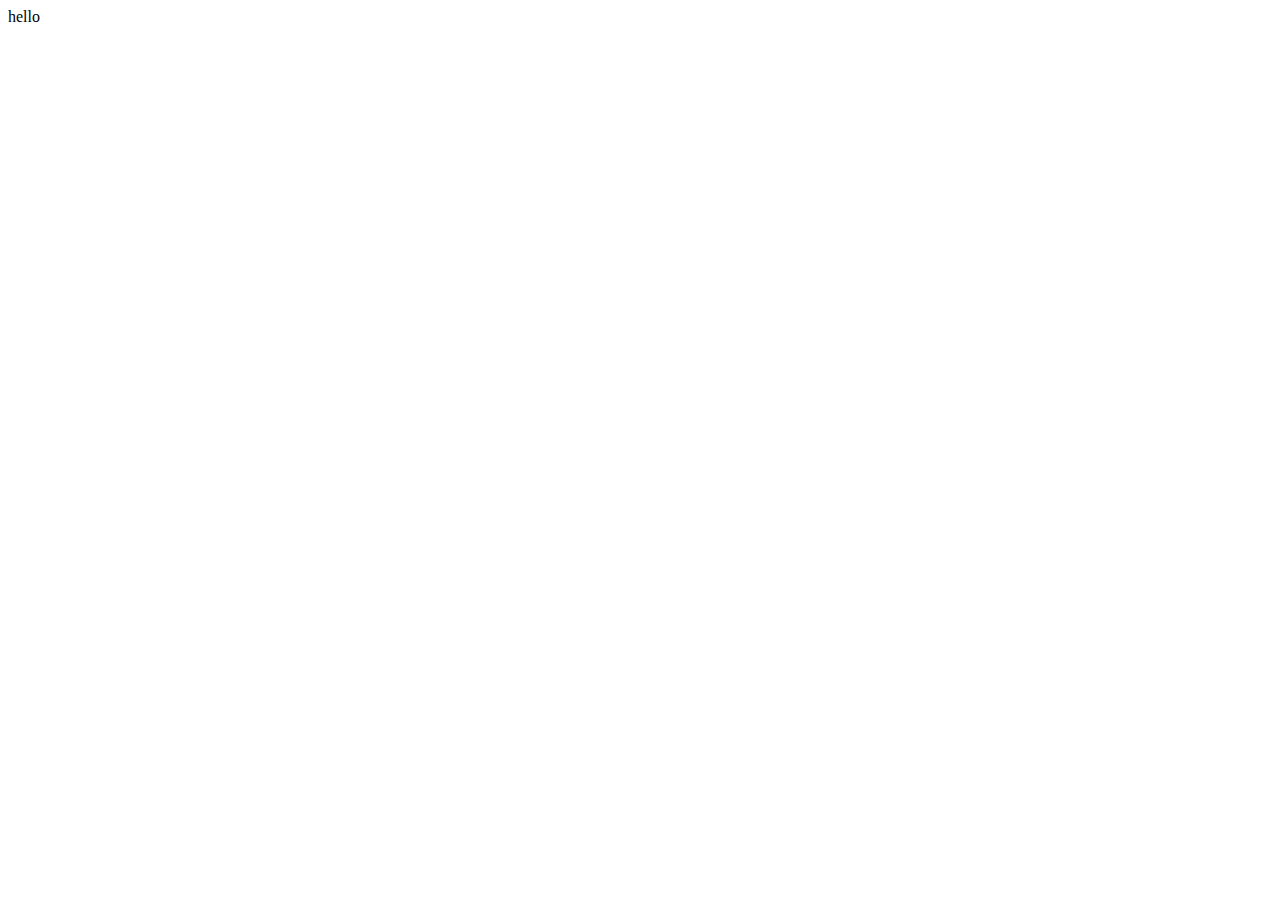
==== index.html @ e1bcc110 "adding first files" ====
<!doctype html>
<html>
    <head>
        <link rel="stylesheet" href="styles.css">
        <title>My Title</title>
    </head>
    <body>
        <div id="main">
            <div id="navbar"></div>
            <div id="content">
                hello
            </div>
        </div>
    </body>
</html>
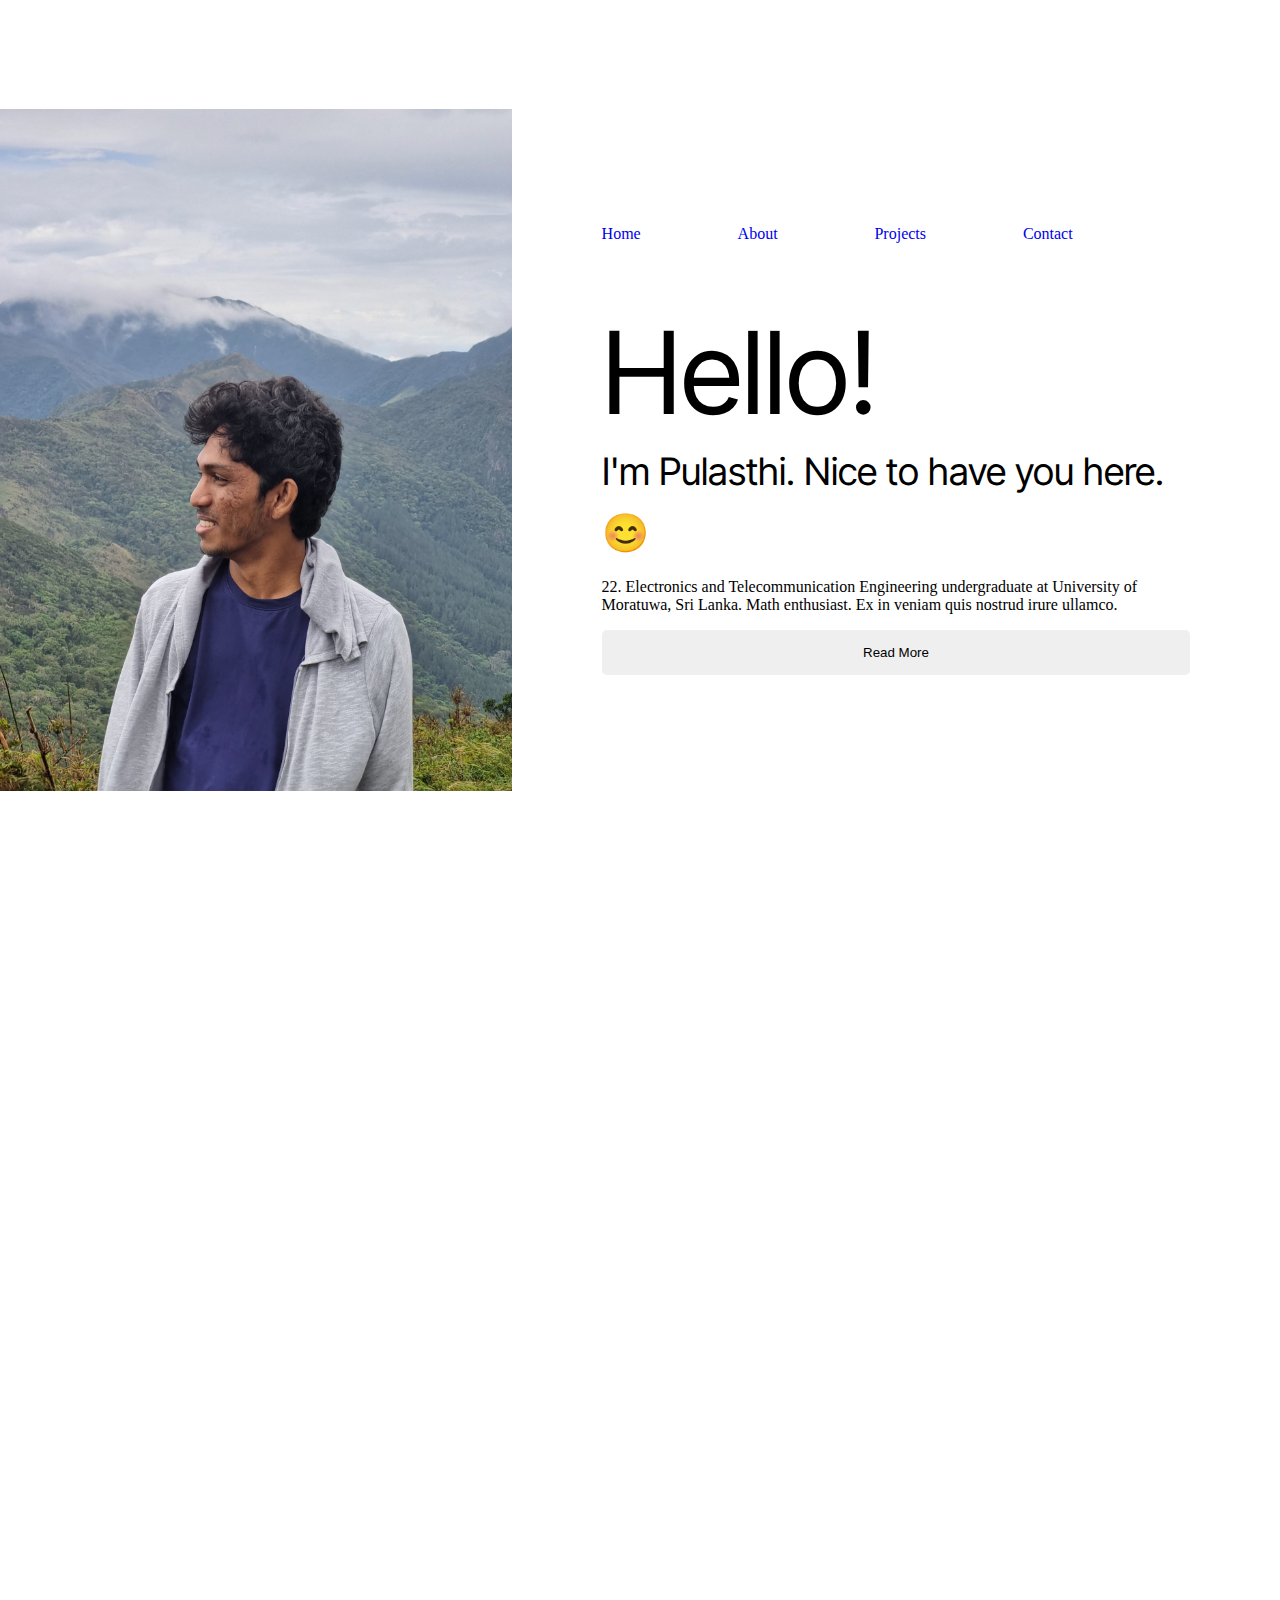
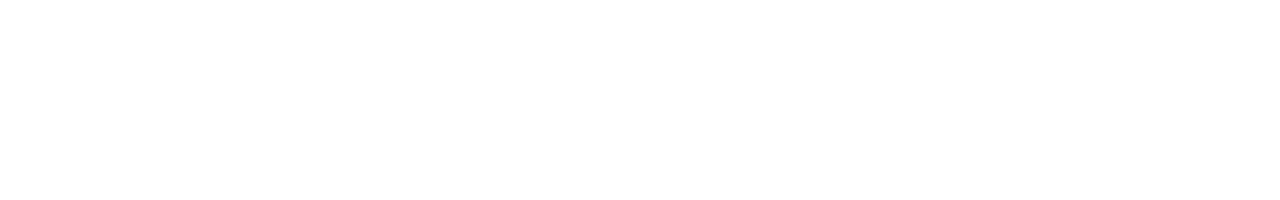
==== commit 4a89fee3: "changed pic and structure. homepg version 2" ====
--- a/index.html
+++ b/index.html
@@ -2,14 +2,41 @@
 <html>
     <head>
         <link rel="stylesheet" href="styles.css">
+        <link rel="preconnect" href="https://fonts.googleapis.com">
+        <link rel="preconnect" href="https://fonts.gstatic.com" crossorigin>
+        <link href="https://fonts.googleapis.com/css2?family=Inter+Tight:ital,wght@0,100..900;1,100..900&display=swap" rel="stylesheet">
         <title>My Title</title>
     </head>
     <body>
         <div id="main">
-            <div id="navbar"></div>
-            <div id="content">
-                hello
+            <img src="/images/me4.jpeg">
+            <div id="container">
+                <div id="navbar">
+                    <ul>
+                        <a href="#"><li>Home</li></a>
+                        <a href="#"><li>About</li></a>
+                        <a href="#"><li>Projects</li></a>
+                        <a href="#"><li>Contact</li></a>
+                    </ul>
+                </div>
+                <div id="content">
+                    <span id="greet">
+                        Hello!
+                    </span>
+                    <span id="greet_sub">
+                        I'm Pulasthi. Nice to have you here. 😊
+                    </span>
+                    <p id="intro_para">
+                        22. Electronics and Telecommunication Engineering undergraduate at
+                        University of Moratuwa, Sri Lanka.  Math enthusiast. Ex in veniam quis
+                        nostrud irure ullamco.
+                    </p>
+                    <button>Read More</button>
+                </div>
             </div>
+        </div>
+        <div id="section2">
+
         </div>
     </body>
 </html>--- a/styles.css
+++ b/styles.css
@@ -0,0 +1,85 @@
+body {
+    margin: 0;
+    font-family: Roboto;
+    overflow-x: hidden;
+}
+
+#main {
+    width: 100vw;
+    height: 100vh;
+    display: flex;
+    flex-direction: row;
+    align-items: center;
+    overflow: hidden;
+}
+
+#main img {
+    object-fit: cover;
+    width: 40vw;
+}
+
+#container {
+    display: flex;
+    flex-direction: column;
+    align-items: stretch;
+    justify-content: space-between;
+    padding: 0 7vw 0 7vw;
+    height: 50vh;
+}
+
+#navbar {
+    display: flex;
+}
+
+#navbar ul {
+    width: 80%;
+    display: flex;
+    justify-content: space-between;
+    flex-direction: row;
+    list-style-type: none;
+    margin: 0;
+    padding: 0;
+}
+
+#navbar ul li {
+    display: inline-block;
+}
+
+#content {
+    display: flex;
+    flex-direction: column;
+    justify-content: center;
+}
+
+/* #content::before {
+    content: '';
+    position: absolute;
+    width: 0px;
+    border-left: 50px solid transparent;
+    border-top: 50px solid green;
+    border-top-style: inset;
+} */
+
+#content #greet {
+    font-size: 12.7vh;
+    font-family: "Inter Tight";
+    line-height: 120%;
+}
+
+#content #greet_sub {
+    font-size: 4.2vh;
+    font-family: "Inter Tight";
+    line-height: 160%;
+}
+
+#content button {
+    height: 5vh;
+    padding: 10px;
+    border: none;
+    border-radius: 5px;
+}
+
+#section2 {
+    width: 100vw;
+    height: 100vh;
+}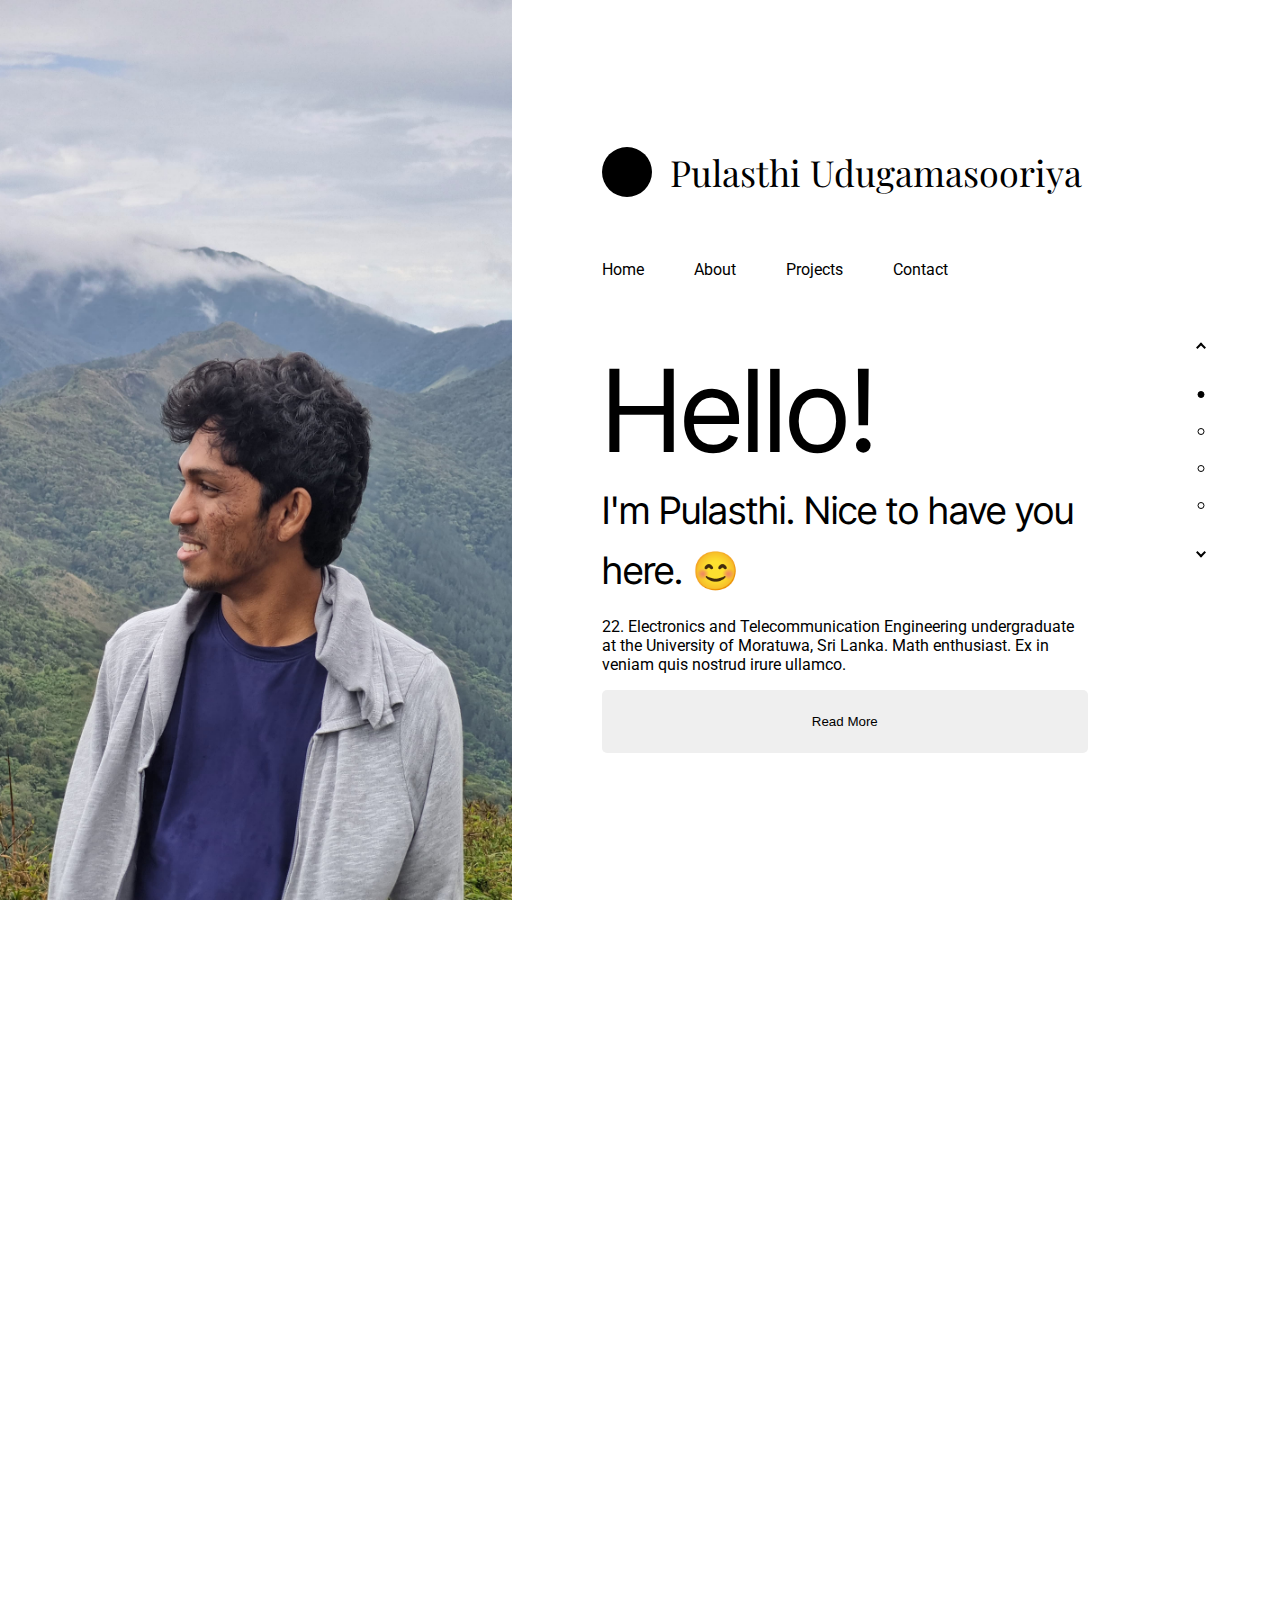
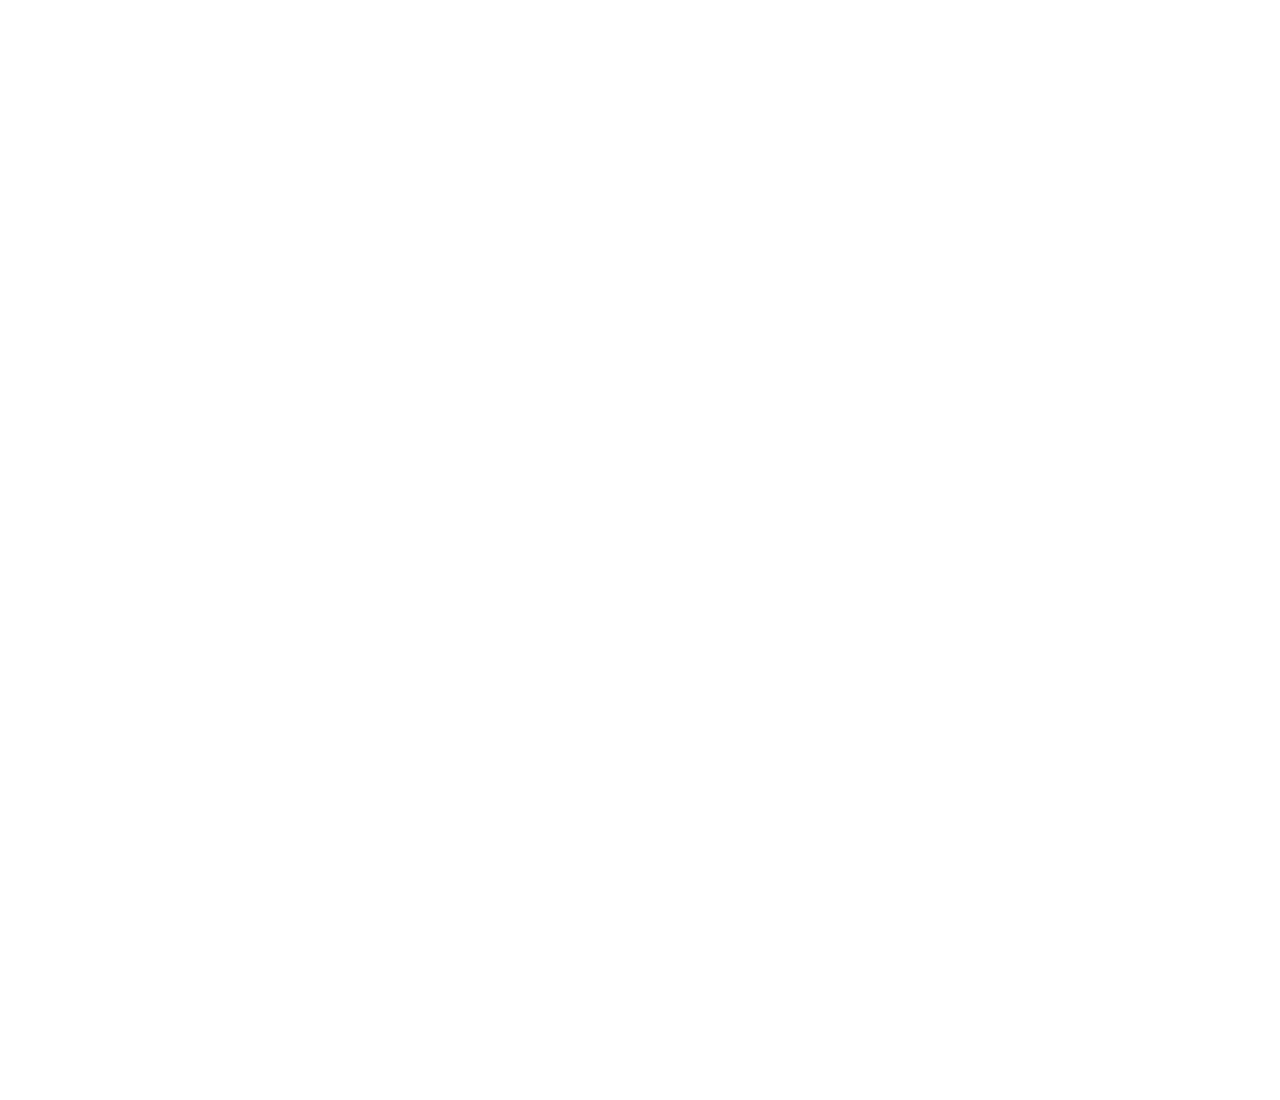
==== commit 14487798: "Made the scroll dots work. Would like to animate them sometime." ====
--- a/index.html
+++ b/index.html
@@ -5,38 +5,140 @@
         <link rel="preconnect" href="https://fonts.googleapis.com">
         <link rel="preconnect" href="https://fonts.gstatic.com" crossorigin>
         <link href="https://fonts.googleapis.com/css2?family=Inter+Tight:ital,wght@0,100..900;1,100..900&display=swap" rel="stylesheet">
-        <title>My Title</title>
+        <link href="https://fonts.googleapis.com/css2?family=Playfair+Display:ital,wght@0,400..900;1,400..900&display=swap" rel="stylesheet">
+        <link href="https://fonts.googleapis.com/css2?family=Roboto:ital,wght@0,100;0,300;0,400;0,500;0,700;0,900;1,100;1,300;1,400;1,500;1,700;1,900&display=swap" rel="stylesheet">
+        
+        <title>Pulasthi Udugamasooriya</title>
     </head>
-    <body>
-        <div id="main">
-            <img src="/images/me4.jpeg">
-            <div id="container">
-                <div id="navbar">
-                    <ul>
-                        <a href="#"><li>Home</li></a>
-                        <a href="#"><li>About</li></a>
-                        <a href="#"><li>Projects</li></a>
-                        <a href="#"><li>Contact</li></a>
-                    </ul>
+    <body>        
+        <div class="flex-col vcenter hcenter" id="scrollbar">
+            <div class="arrow up"></div>
+            <div class="scrollitem selected"></div>
+            <div class="scrollitem"></div>
+            <div class="scrollitem"></div>
+            <div class="scrollitem"></div>
+            <div class="arrow down"></div>
+        </div>
+
+        <div class="flex-col hcenter" id="pages">
+            <div class="section flex-row vcenter" id="home">
+            <img src="images/me4.jpeg">
+            <div class="flex-col vcenter" id="container">
+                <div class="flex-row vcenter" id="logo">
+                    <div></div>
+                    <span>Pulasthi Udugamasooriya</span>
                 </div>
-                <div id="content">
-                    <span id="greet">
-                        Hello!
-                    </span>
-                    <span id="greet_sub">
-                        I'm Pulasthi. Nice to have you here. 😊
-                    </span>
-                    <p id="intro_para">
-                        22. Electronics and Telecommunication Engineering undergraduate at
-                        University of Moratuwa, Sri Lanka.  Math enthusiast. Ex in veniam quis
-                        nostrud irure ullamco.
-                    </p>
-                    <button>Read More</button>
+
+                <div class="flex-col vcenter">
+                    <div id="navbar">
+                        <ul>
+                            <a href="#"><li>Home</li></a>
+                            <a href="#"><li>About</li></a>
+                            <a href="#"><li>Projects</li></a>
+                            <a href="#"><li>Contact</li></a>
+                        </ul>
+                    </div>
+
+                    <div class="flex-col vcenter">
+                        <span id="greet">
+                            Hello!
+                        </span>
+                        <span id="greet_sub">
+                            I'm Pulasthi. Nice to have you here. 😊
+                        </span>
+                        <p id="intro_para">
+                            22. Electronics and Telecommunication Engineering undergraduate at the
+                            University of Moratuwa, Sri Lanka.  Math enthusiast. Ex in veniam quis
+                            nostrud irure ullamco.
+                        </p>
+                        <button id="mainBtn">Read More</button>
+                        <div id="follow">
+                            <span>Follow me:</span>
+                            <img src="images/linkedin.png">
+                            <img src="images/facebook.png">
+                            <img src="images/instagram.png">
+                            <img src="images/discord.png">
+                        </div>
+                    </div>
+                </div>
+            </div>
+            </div>
+
+            <div class="section flex-row vcenter" id="about">
+                <img src="images/me3.jpeg">
+                <div id="sec2Cont">
+                    <span>About Me</span>
+                    <div id="sec2Text">
+                        <p>
+                            Ut et ex aliqua ipsum ullamco cillum esse exercitation culpa. Laborum
+                            id deserunt reprehenderit irure non dolor. Eu excepteur in magna
+                            excepteur laboris ullamco esse do sint cillum voluptate. In velit eu
+                            dolor eiusmod cillum aliquip aute nisi labore aliqua culpa enim
+                            voluptate nisi. Lorem labore mollit proident id. Consequat enim esse
+                            qui aliquip voluptate quis culpa incididunt reprehenderit occaecat
+                            officia dolor. Voluptate do et anim excepteur commodo dolor.
+                        </p>
+                        <p>
+                            Esse amet commodo laborum enim culpa mollit aute aliquip laboris anim
+                            nostrud sint esse. Pariatur esse dolore laborum nulla labore nisi elit
+                            sint qui id reprehenderit laboris sint ad. Id cillum sunt nisi voluptate
+                            nisi aliqua voluptate. Exercitation aliqua nostrud elit laborum enim
+                            labore. Ullamco occaecat nulla laborum fugiat qui. Ut proident officia
+                            enim sint ex aute dolore ut aute anim quis Lorem.
+                        </p>
+                    </div>
+                    <button>Click me</button>
+                </div>
+            </div>
+
+            <div class="section flex-col vcenter hcenter" id="work">
+                <!-- so the structures are messy. find a good ish like structure and them use it consistently throughout the sections -->
+                <div class="flex-col vcenter">
+                    <div class="flex-row vcenter" id="work_title">
+                        <h1>My Work</h1>
+                    </div>
+                    <div class="flex-row vcenter" id="work_content">
+                        <img src="https://64.media.tumblr.com/7cb8cb9719450c4a3e544dc72066186c/tumblr_oh7qvecimq1qdim8eo1_540.gif" id="work_content_pic">
+                        <div class="flex-col vcenter" id="work_content_container">
+                            <span id="work_content_container_title">Vector Field Particle Animator</span>
+                            <div class="flex-row vcenter" id="work_content_container_subtitle">
+                                July, 2023
+                                <img src="images/html.png">
+                                <img src="images/js.png">
+                            </div><!-- get consistent icons. -->
+                            <p id="work_content_container_paragraph">
+                                A way to visualize time-dependent vector fields, and an approximate
+                                trajectory of a particle moving in the field, using the HTML5 Canvas element.
+                                The user can enter any function describing a 2D time-dependent vector field and a visualization
+                                is generated.
+                            </p>
+                            <button class="flex-row vcenter hcenter">
+                                More
+                                <div></div>
+                            </button>
+                        </div>
+                    </div>
+                    <div class="flex-row vcenter" id="work_scroll">
+                        <span class="flex-row vcenter scrollitem selected">1</span>
+                        <span class="flex-row vcenter scrollitem">2</span>
+                        <span class="flex-row vcenter scrollitem">3</span>
+                        <span class="flex-row vcenter scrollitem">4</span>
+                        <span class="flex-row vcenter scrollitem" id="work_scroll_more">see more</span>
+                    </div>
                 </div>
             </div>
         </div>
-        <div id="section2">
+    </body>
+    <script src="scripts.js"></script>
+</html>
 
-        </div>
-    </body>
-</html>+<!--
+<a href="https://www.flaticon.com/free-icons/facebook" title="facebook icons">Facebook icons created by Freepik - Flaticon</a>
+<a href="https://www.flaticon.com/free-icons/brands-and-logotypes" title="brands and logotypes icons">Brands and logotypes icons created by Freepik - Flaticon</a>
+<a href="https://www.flaticon.com/free-icons/discord" title="discord icons">Discord icons created by Freepik - Flaticon</a>
+linkedin icon one find.
+
+<a href="https://www.flaticon.com/free-icons/html" title="html icons">Html icons created by Freepik - Flaticon</a>
+<a href="https://www.flaticon.com/free-icons/javascript" title="javascript icons">Javascript icons created by Freepik - Flaticon</a>
+<a href="https://www.flaticon.com/free-icons/css" title="css icons">Css icons created by Pixel perfect - Flaticon</a>
+-->
--- a/styles.css
+++ b/styles.css
@@ -1,40 +1,108 @@
+* {
+    box-sizing: border-box;
+}
+
 body {
     margin: 0;
     font-family: Roboto;
     overflow-x: hidden;
 }
 
-#main {
-    width: 100vw;
+#pages {
+    left: 0;
+    width: 85vw;
+    height: 300vh;
+}
+
+.section {
+    position: fixed;
+    width: 85vw;
     height: 100vh;
+    background-color: white;
+    animation-fill-mode: forwards;
+    animation-timing-function: ease-in-out;
+    animation-duration: 0.5s;
+}
+
+.flex-row {
     display: flex;
     flex-direction: row;
+}
+
+.flex-row.vcenter {
     align-items: center;
-    overflow: hidden;
-}
-
-#main img {
+}
+
+.flex-row.hcenter {
+    justify-content: center;
+}
+
+.flex-col {
+    display: flex;
+    flex-direction: column;
+}
+
+.flex-col.vcenter {
+    justify-content: center;
+}
+
+.flex-col.hcenter {
+    align-items: center;
+}
+
+#home {
+    z-index: 10;
+}
+
+@keyframes moveUp {
+    from {transform: translateY(0);}
+    to {transform: translateY(-100%);}
+}
+
+@keyframes moveDown {
+    from {transform: translateY(-100%);}
+    to {transform: translateY(0);}
+}
+
+#home img {
+    display: flex;
     object-fit: cover;
     width: 40vw;
+    height: 100vh;
 }
 
 #container {
-    display: flex;
-    flex-direction: column;
-    align-items: stretch;
-    justify-content: space-between;
-    padding: 0 7vw 0 7vw;
-    height: 50vh;
+    height: 100vh;
+    width: 45vw;
+    padding-left: 7vw;
+}
+
+#logo {
+    margin-bottom: 7vh;
+}
+
+#logo div {
+    width: 50px;
+    height: 50px;
+    background-color: black;
+    border-radius: 100%;
+}
+
+#logo span {
+    margin-left: 2vh;
+    font-size: 4vh;
+    font-family: "Playfair Display";
 }
 
 #navbar {
     display: flex;
+    margin-bottom: 7vh;
 }
 
 #navbar ul {
-    width: 80%;
-    display: flex;
-    justify-content: space-between;
+    width: 100%;
+    display: flex;
+    justify-content: flex-start;
     flex-direction: row;
     list-style-type: none;
     margin: 0;
@@ -43,43 +111,251 @@
 
 #navbar ul li {
     display: inline-block;
-}
-
-#content {
-    display: flex;
-    flex-direction: column;
-    justify-content: center;
-}
-
-/* #content::before {
-    content: '';
-    position: absolute;
-    width: 0px;
-    border-left: 50px solid transparent;
-    border-top: 50px solid green;
-    border-top-style: inset;
-} */
-
-#content #greet {
+    margin-right: 50px;
+}
+
+#navbar a {
+    color: black;
+}
+
+#greet {
     font-size: 12.7vh;
     font-family: "Inter Tight";
     line-height: 120%;
 }
 
-#content #greet_sub {
+#greet_sub {
     font-size: 4.2vh;
     font-family: "Inter Tight";
     line-height: 160%;
 }
 
-#content button {
-    height: 5vh;
+#mainBtn { /*use consistent naming. underscores or dashes or camelcase. not all of it*/
+    height: 7vh;
     padding: 10px;
     border: none;
     border-radius: 5px;
 }
 
-#section2 {
-    width: 100vw;
-    height: 100vh;
-}+#follow {
+    display: none;
+    height: 30px;
+    flex-direction: row;
+    justify-content: flex-start;
+    align-items: center;
+    padding: 10px 0;
+}
+
+#follow span {
+    margin-right: 20px;
+}
+
+#follow img {
+    height: 20px;
+    width: auto;
+    object-fit: cover;
+    margin-right: 30px;
+}
+
+#scrollbar {
+    position: fixed;
+    top: 50vh;
+    right: calc(7.5vw - 17px); /*scrollbar ... how does this apply everywhere else tho?? */
+    transform: translateY(-50%) translateX(50%);
+    z-index: 11;
+}
+
+#scrollbar .scrollitem {
+    width: 7px;
+    height: 7px;
+    border-radius: 100%;
+    background-color: transparent;
+    border: 1.5px solid black;
+    margin: 15px 0;
+}
+
+#scrollbar .scrollitem.selected {
+    background-color: black;
+}
+
+#scrollbar .scrollitem:hover {
+    cursor: pointer;
+    transition: all 0.2s ease-out;
+    transform: scale(1.1);
+}
+
+.arrow {
+    border-left: 2px solid black;
+    border-top: 2px solid black;
+    width: 7px;
+    height: 7px;
+    background-color: white;
+}
+
+.arrow.up {
+    transform: rotateZ(45deg);
+    margin-bottom: 25px;
+}
+
+.arrow.down {
+    transform: rotateZ(-135deg);
+    margin-top: 25px;
+}
+
+.arrow.up:hover {
+    cursor: pointer;
+    transition: all 0.3s ease-out;
+    transform: translateY(-50%) rotateZ(45deg);
+}
+
+.arrow.down:hover {
+    cursor: pointer;
+    transition: all 0.3s ease-out;
+    transform: translateY(50%) rotateZ(-135deg);
+}
+
+#about { /* shold i use <section>? */
+    justify-content: center;
+    z-index: 9;
+}
+
+#about img {
+    width: 20vw;
+    object-fit: contain;
+    object-position: center;
+}
+
+#about #sec2Cont { /*do give these better names. consider breaking up the css file into smaller ones?*/
+    display: flex;
+    flex-direction: column;
+    width: 50vw;
+    padding-left: 5vw;
+}
+
+#sec2Cont span {
+    font-family: "Inter Tight";
+    font-size: 5vh;
+}
+
+#work {
+    z-index: 8;
+}
+
+#work_title {
+    width: 100%;
+    padding-bottom: 5vh;
+}
+
+#work_title h1 {
+    font-family: "Inter Tight";
+    font-size: 4.1vh;
+    line-height: 100%;
+    margin: 0;
+    font-weight: normal;
+}
+
+#work_title hr {
+    display: none;
+    height: 1px;
+    background-color: black;
+    border: 0.5px solid;
+    width: 85%;
+    align-self: flex-end;
+    margin-right: 0;
+    margin-bottom: 0;
+}
+
+#work_content {
+    width: 60vw;
+}
+
+#work_content_pic {
+    width: 30vw;
+    height: 50vh;
+    object-fit: cover;
+}
+
+#work_content_container {
+    align-items: stretch;
+    padding-left: 5vw;
+}
+
+#work_content_container_title {
+    font-family: "Inter Tight";
+    font-size: 5vh;
+}
+
+#work_content_container_subtitle {
+    justify-content: flex-start;
+    color: gray;
+    font-size: 2vh;
+    padding-top: 5px;
+}
+
+#work_content_container_subtitle img {
+    height: 2.6vh;
+    width: 2.6vh;
+    object-fit: contain;
+    margin-left: 10px;
+}
+
+#work_content_container_paragraph {
+    padding-bottom: 10px;
+}
+
+#work_content_container button {
+    border: none;
+    padding: 10px;
+    border-radius: 5px;
+    height: 6vh;
+    width: 30%;
+}
+
+#work_content_container button div {
+    width: 7px;
+    height: 7px;
+    transform: rotateZ(45deg);
+    margin-left: 15px;
+    border-top: 2px solid black;
+    border-right: 2px solid black;
+}
+
+#work_content_container button:hover div {
+    transition: all 0.2s ease-out;
+    transform: translateX(100%) rotateZ(45deg);
+    cursor: pointer;
+}
+
+#work_scroll {
+    width: 100%;
+    justify-content: flex-end;
+    padding-top: 20px;
+}
+
+#work_scroll .scrollitem {
+    width: 25px;
+    height: 25px;
+    justify-content: center;
+    border: 1px solid;
+    border-radius: 100%;
+    font-size: 12px;
+    margin-left: 20px;
+}
+
+#work_scroll .scrollitem.selected {
+    background-color: black;
+    border: 1px solid black;
+    color: white;
+}
+
+#work_scroll .scrollitem:hover {
+    cursor: pointer;
+    transition: all 0.1s ease-out;
+    transform: scale(1.1);
+}
+
+#work_scroll #work_scroll_more {
+    border: none;
+    width: auto;
+}
+
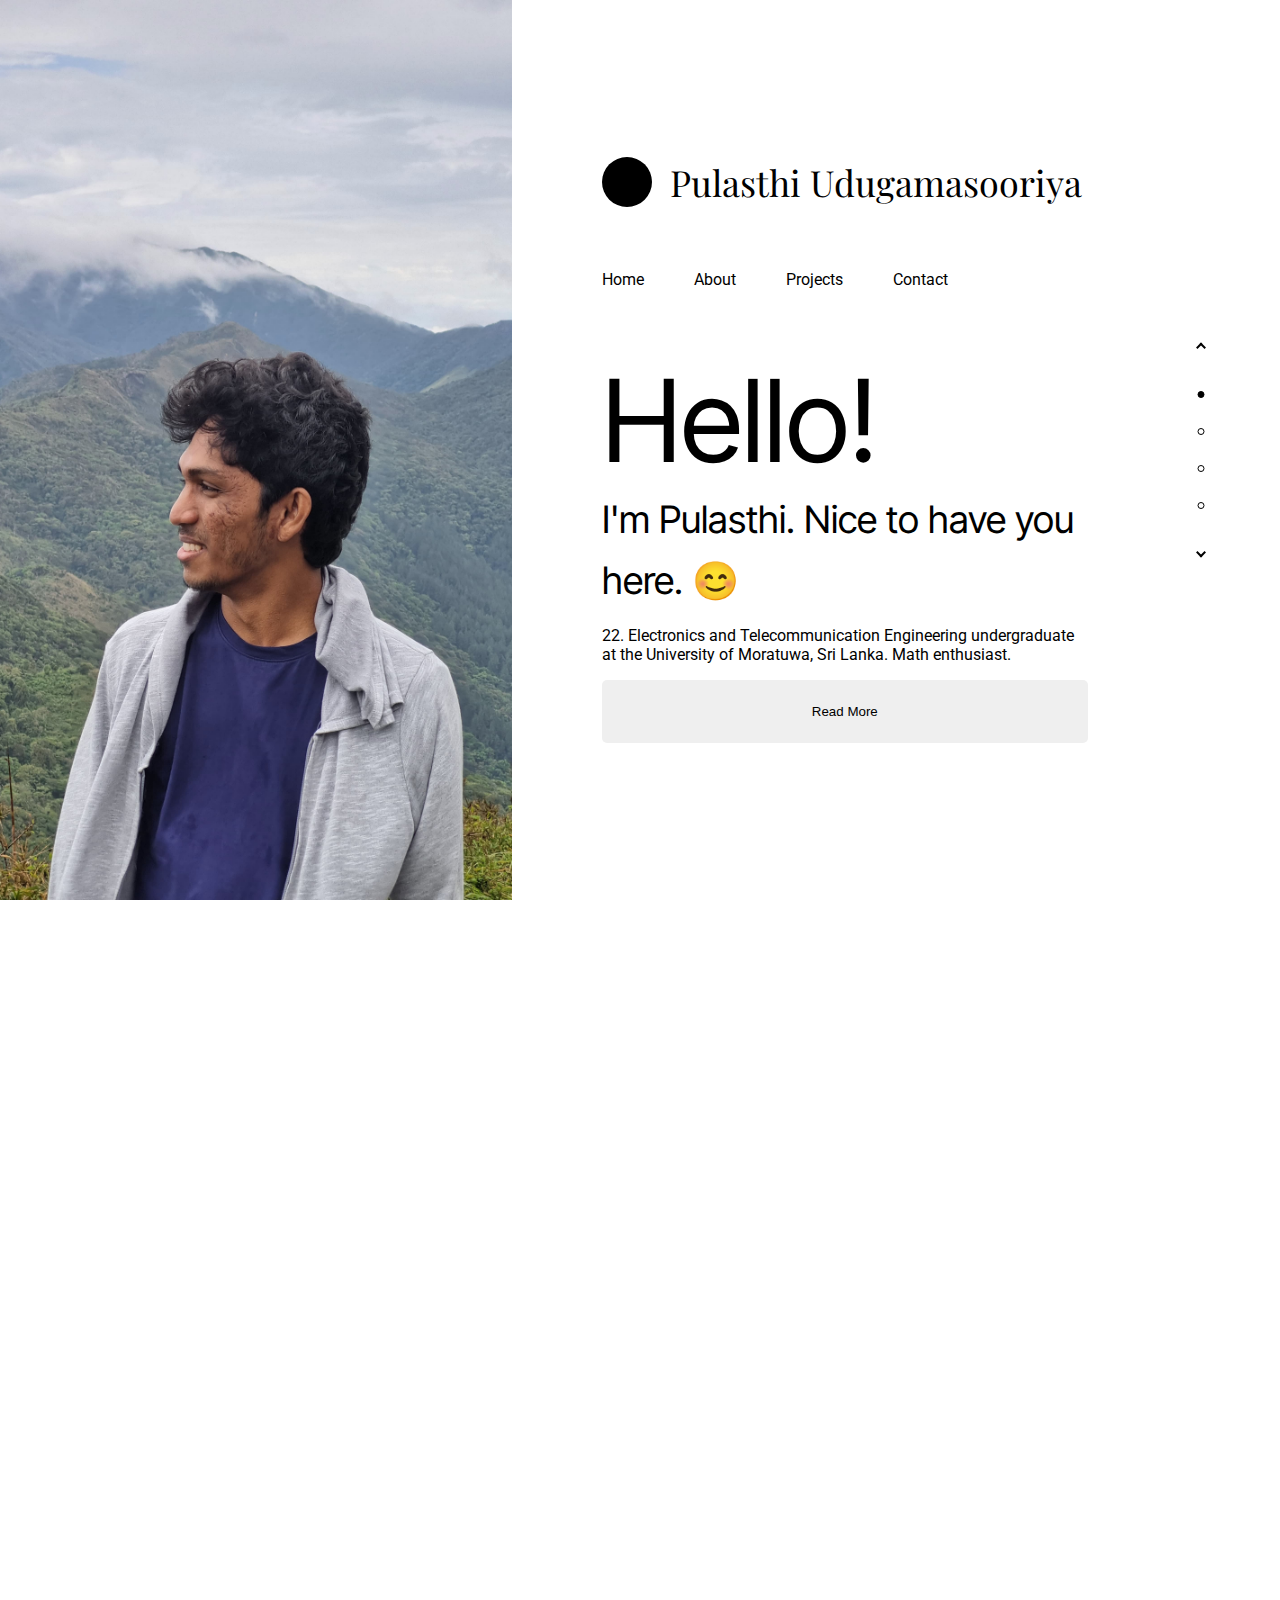
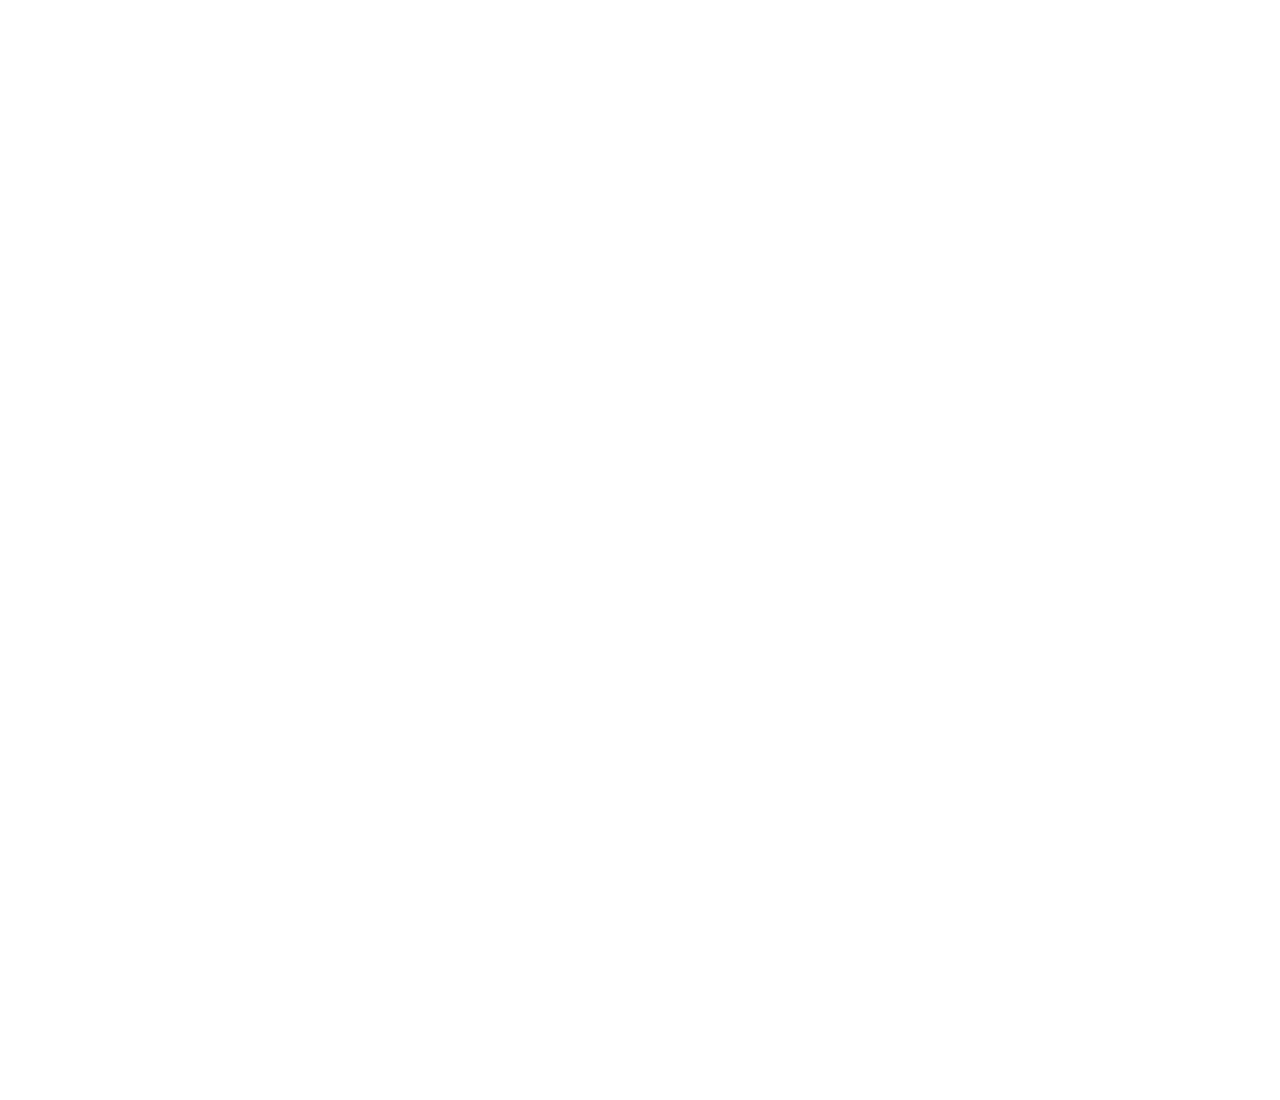
==== commit ab60e6d0: "Added scrollability to #work. Need to animate it. Certain things I've done are 'ugly', such as calli" ====
--- a/index.html
+++ b/index.html
@@ -22,46 +22,45 @@
 
         <div class="flex-col hcenter" id="pages">
             <div class="section flex-row vcenter" id="home">
-            <img src="images/me4.jpeg">
-            <div class="flex-col vcenter" id="container">
-                <div class="flex-row vcenter" id="logo">
-                    <div></div>
-                    <span>Pulasthi Udugamasooriya</span>
-                </div>
-
-                <div class="flex-col vcenter">
-                    <div id="navbar">
-                        <ul>
-                            <a href="#"><li>Home</li></a>
-                            <a href="#"><li>About</li></a>
-                            <a href="#"><li>Projects</li></a>
-                            <a href="#"><li>Contact</li></a>
-                        </ul>
+                <img src="images/me4.jpeg">
+                <div class="flex-col vcenter" id="container">
+                    <div class="flex-row vcenter" id="logo">
+                        <div></div>
+                        <span>Pulasthi Udugamasooriya</span>
                     </div>
 
                     <div class="flex-col vcenter">
-                        <span id="greet">
-                            Hello!
-                        </span>
-                        <span id="greet_sub">
-                            I'm Pulasthi. Nice to have you here. 😊
-                        </span>
-                        <p id="intro_para">
-                            22. Electronics and Telecommunication Engineering undergraduate at the
-                            University of Moratuwa, Sri Lanka.  Math enthusiast. Ex in veniam quis
-                            nostrud irure ullamco.
-                        </p>
-                        <button id="mainBtn">Read More</button>
-                        <div id="follow">
-                            <span>Follow me:</span>
-                            <img src="images/linkedin.png">
-                            <img src="images/facebook.png">
-                            <img src="images/instagram.png">
-                            <img src="images/discord.png">
+                        <div id="navbar">
+                            <ul>
+                                <a href="#"><li>Home</li></a>
+                                <a href="#"><li>About</li></a>
+                                <a href="#"><li>Projects</li></a>
+                                <a href="#"><li>Contact</li></a>
+                            </ul>
+                        </div>
+
+                        <div class="flex-col vcenter">
+                            <span id="greet">
+                                Hello!
+                            </span>
+                            <span id="greet_sub">
+                                I'm Pulasthi. Nice to have you here. 😊
+                            </span>
+                            <p id="intro_para">
+                                22. Electronics and Telecommunication Engineering undergraduate at the
+                                University of Moratuwa, Sri Lanka.  Math enthusiast.
+                            </p>
+                            <button id="mainBtn">Read More</button>
+                            <div class="flex-row vcenter" id="follow">
+                                <span>Follow me:</span>
+                                <img src="images/linkedin.png">
+                                <img src="images/facebook.png">
+                                <img src="images/instagram.png">
+                                <img src="images/discord.png">
+                            </div>
                         </div>
                     </div>
                 </div>
-            </div>
             </div>
 
             <div class="section flex-row vcenter" id="about">
@@ -70,13 +69,7 @@
                     <span>About Me</span>
                     <div id="sec2Text">
                         <p>
-                            Ut et ex aliqua ipsum ullamco cillum esse exercitation culpa. Laborum
-                            id deserunt reprehenderit irure non dolor. Eu excepteur in magna
-                            excepteur laboris ullamco esse do sint cillum voluptate. In velit eu
-                            dolor eiusmod cillum aliquip aute nisi labore aliqua culpa enim
-                            voluptate nisi. Lorem labore mollit proident id. Consequat enim esse
-                            qui aliquip voluptate quis culpa incididunt reprehenderit occaecat
-                            officia dolor. Voluptate do et anim excepteur commodo dolor.
+                            I'm Pulasthi Udugamasooriya, and an undergraduate at the Department of Electronics and Telecommunications Engineering, University of Moratuwa, Sri Lanka.
                         </p>
                         <p>
                             Esse amet commodo laborum enim culpa mollit aute aliquip laboris anim
@@ -97,32 +90,80 @@
                     <div class="flex-row vcenter" id="work_title">
                         <h1>My Work</h1>
                     </div>
+
                     <div class="flex-row vcenter" id="work_content">
-                        <img src="https://64.media.tumblr.com/7cb8cb9719450c4a3e544dc72066186c/tumblr_oh7qvecimq1qdim8eo1_540.gif" id="work_content_pic">
-                        <div class="flex-col vcenter" id="work_content_container">
-                            <span id="work_content_container_title">Vector Field Particle Animator</span>
-                            <div class="flex-row vcenter" id="work_content_container_subtitle">
-                                July, 2023
-                                <img src="images/html.png">
-                                <img src="images/js.png">
-                            </div><!-- get consistent icons. -->
-                            <p id="work_content_container_paragraph">
-                                A way to visualize time-dependent vector fields, and an approximate
-                                trajectory of a particle moving in the field, using the HTML5 Canvas element.
-                                The user can enter any function describing a 2D time-dependent vector field and a visualization
-                                is generated.
-                            </p>
-                            <button class="flex-row vcenter hcenter">
-                                More
-                                <div></div>
-                            </button>
+                        <div class="work_content_item flex-row vcenter">
+                            <img src="https://64.media.tumblr.com/7cb8cb9719450c4a3e544dc72066186c/tumblr_oh7qvecimq1qdim8eo1_540.gif" class="work_content_item_pic">
+                            <div class="work_content_item_container flex-col vcenter">
+                                <span class="work_content_item_container_title">Vector Field Particle Animator</span>
+                                <div class="work_content_item_container_subtitle flex-row vcenter">
+                                    July, 2023
+                                    <img src="images/html.png">
+                                    <img src="images/js.png">
+                                </div><!-- get consistent icons. -->
+                                <p class="work_content_item_container_paragraph">
+                                    A way to visualize time-dependent vector fields, and an approximate
+                                    trajectory of a particle moving in the field, using the HTML5 Canvas element.
+                                    The user can enter any function describing a 2D time-dependent vector field and a visualization
+                                    is generated.
+                                </p>
+                                <button class="flex-row vcenter hcenter">
+                                    More
+                                    <div></div>
+                                </button>
+                            </div>
+                        </div>
+
+                        <div class="work_content_item flex-row vcenter">
+                            <img src="https://64.media.tumblr.com/7cb8cb9719450c4a3e544dc72066186c/tumblr_oh7qvecimq1qdim8eo1_540.gif" class="work_content_item_pic">
+                            <div class="work_content_item_container flex-col vcenter">
+                                <span class="work_content_item_container_title">Molecule Drawer</span>
+                                <div class="work_content_item_container_subtitle flex-row vcenter">
+                                    July, 2023
+                                    <img src="images/html.png">
+                                    <img src="images/js.png">
+                                </div><!-- get consistent icons. -->
+                                <p class="work_content_item_container_paragraph">
+                                    A way to visualize time-dependent vector fields, and an approximate
+                                    trajectory of a particle moving in the field, using the HTML5 Canvas element.
+                                    The user can enter any function describing a 2D time-dependent vector field and a visualization
+                                    is generated.
+                                </p>
+                                <button class="flex-row vcenter hcenter">
+                                    More
+                                    <div></div>
+                                </button>
+                            </div>
+                        </div>
+
+                        <div class="work_content_item flex-row vcenter">
+                            <img src="https://64.media.tumblr.com/7cb8cb9719450c4a3e544dc72066186c/tumblr_oh7qvecimq1qdim8eo1_540.gif" class="work_content_item_pic">
+                            <div class="work_content_item_container flex-col vcenter">
+                                <span class="work_content_item_container_title">Refraction of Light</span>
+                                <div class="work_content_item_container_subtitle flex-row vcenter">
+                                    July, 2023
+                                    <img src="images/html.png">
+                                    <img src="images/js.png">
+                                </div><!-- get consistent icons. -->
+                                <p class="work_content_item_container_paragraph">
+                                    A way to visualize time-dependent vector fields, and an approximate
+                                    trajectory of a particle moving in the field, using the HTML5 Canvas element.
+                                    The user can enter any function describing a 2D time-dependent vector field and a visualization
+                                    is generated.
+                                </p>
+                                <button class="flex-row vcenter hcenter">
+                                    More
+                                    <div></div>
+                                </button>
+                            </div>
                         </div>
                     </div>
+
                     <div class="flex-row vcenter" id="work_scroll">
-                        <span class="flex-row vcenter scrollitem selected">1</span>
-                        <span class="flex-row vcenter scrollitem">2</span>
-                        <span class="flex-row vcenter scrollitem">3</span>
-                        <span class="flex-row vcenter scrollitem">4</span>
+                        <span class="flex-row vcenter scrollitem selected" onclick="showWorkItem(0)">1</span>
+                        <span class="flex-row vcenter scrollitem" onclick="showWorkItem(1)">2</span>
+                        <span class="flex-row vcenter scrollitem" onclick="showWorkItem(2)">3</span>
+                        <span class="flex-row vcenter scrollitem" onclick="showWorkItem(3)">4</span>
                         <span class="flex-row vcenter scrollitem" id="work_scroll_more">see more</span>
                     </div>
                 </div>
--- a/styles.css
+++ b/styles.css
@@ -135,6 +135,11 @@
     padding: 10px;
     border: none;
     border-radius: 5px;
+}
+
+#mainBtn:hover {
+    transition: all 0.3s ease-in;
+    cursor: pointer;
 }
 
 #follow {
@@ -267,43 +272,51 @@
 
 #work_content {
     width: 60vw;
-}
-
-#work_content_pic {
+    height: 50vh;
+    overflow-x: hidden;
+}
+
+.work_content_item {
+    position: absolute;
+    width: 60vw;
+    background-color: white;
+}
+
+.work_content_item_pic {
     width: 30vw;
     height: 50vh;
     object-fit: cover;
 }
 
-#work_content_container {
+.work_content_item_container {
     align-items: stretch;
     padding-left: 5vw;
 }
 
-#work_content_container_title {
+.work_content_item_container_title {
     font-family: "Inter Tight";
     font-size: 5vh;
 }
 
-#work_content_container_subtitle {
+.work_content_item_container_subtitle {
     justify-content: flex-start;
     color: gray;
     font-size: 2vh;
     padding-top: 5px;
 }
 
-#work_content_container_subtitle img {
+.work_content_item_container_subtitle img {
     height: 2.6vh;
     width: 2.6vh;
     object-fit: contain;
     margin-left: 10px;
 }
 
-#work_content_container_paragraph {
+.work_content_item_container_paragraph {
     padding-bottom: 10px;
 }
 
-#work_content_container button {
+.work_content_item_container button {
     border: none;
     padding: 10px;
     border-radius: 5px;
@@ -311,7 +324,7 @@
     width: 30%;
 }
 
-#work_content_container button div {
+.work_content_item_container button div {
     width: 7px;
     height: 7px;
     transform: rotateZ(45deg);
@@ -320,14 +333,17 @@
     border-right: 2px solid black;
 }
 
-#work_content_container button:hover div {
+.work_content_item_container button:hover {
+    cursor: pointer;
+}
+
+.work_content_item_container button:hover div {
     transition: all 0.2s ease-out;
     transform: translateX(100%) rotateZ(45deg);
-    cursor: pointer;
 }
 
 #work_scroll {
-    width: 100%;
+    width: 60vw;
     justify-content: flex-end;
     padding-top: 20px;
 }
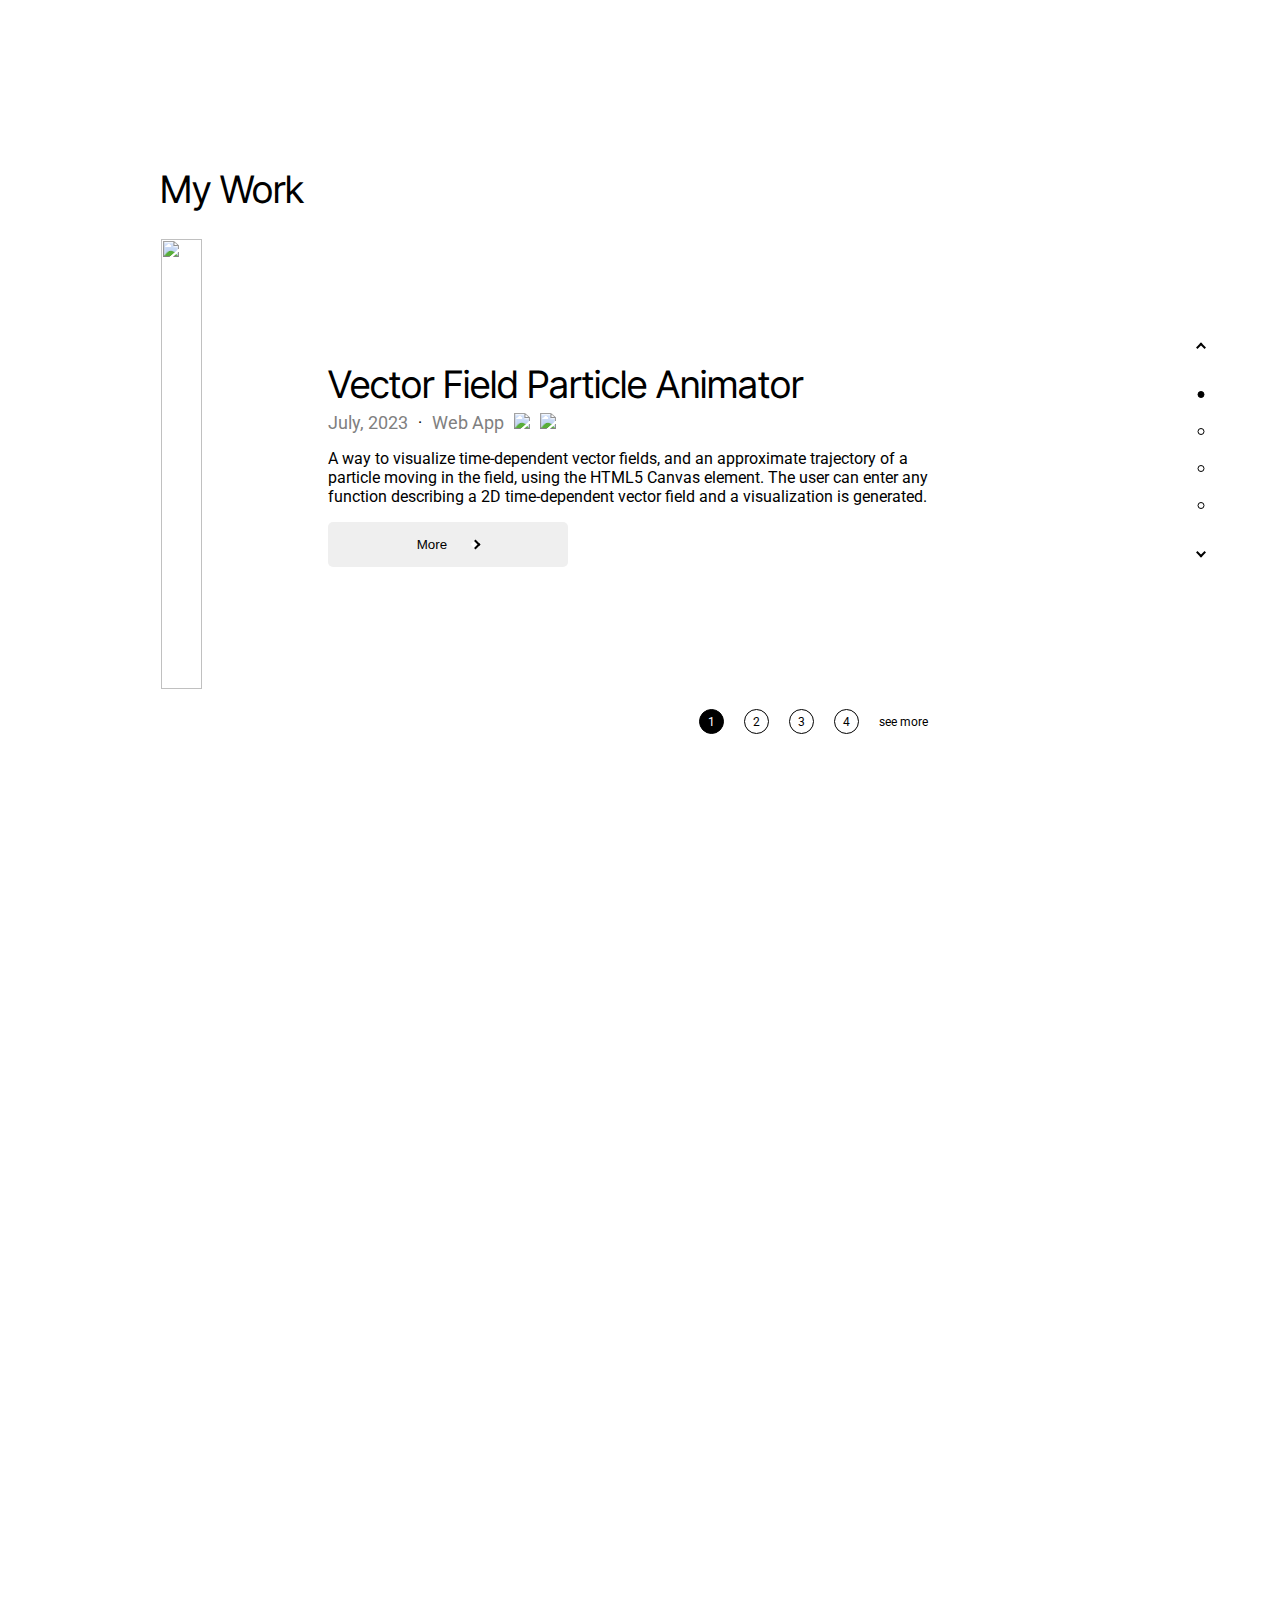
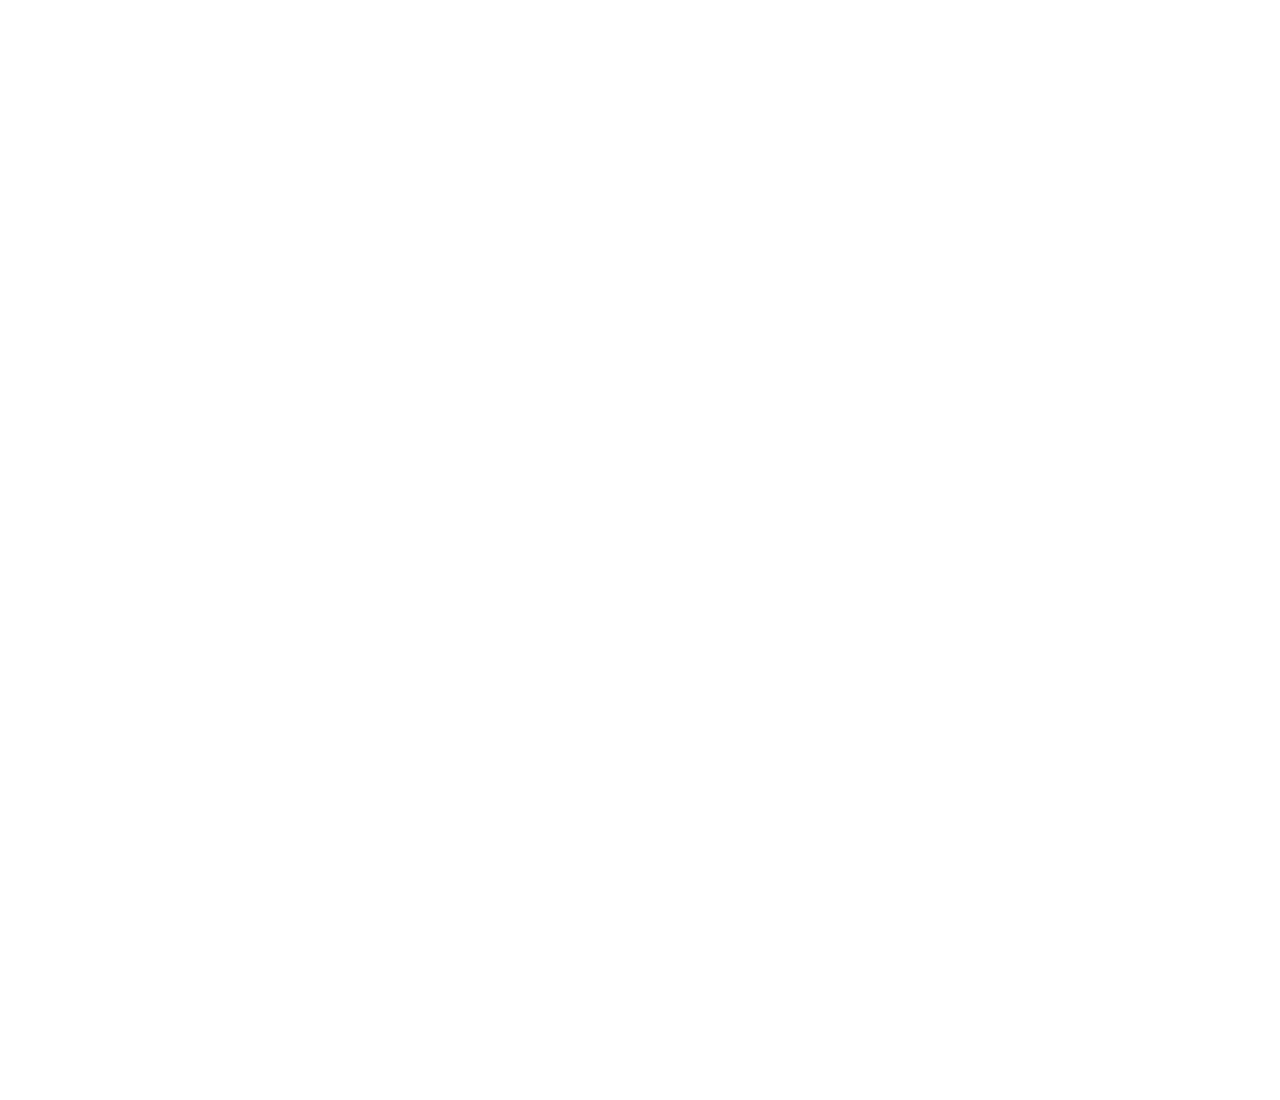
==== commit fb7b5c94: "Cleaned up css a bit. still more work to do. work on finding those values for container-1,2, etc. ad" ====
--- a/index.html
+++ b/index.html
@@ -1,37 +1,46 @@
 <!doctype html>
 <html>
     <head>
-        <link rel="stylesheet" href="styles.css">
+        <link rel="stylesheet" href="styles/styles.css">
+        <link rel="stylesheet" href="styles/indexstyles.css">
+        <link rel="stylesheet" href="styles/homesection.css">
+        <link rel="stylesheet" href="styles/aboutsection.css">
+        <link rel="stylesheet" href="styles/worksection.css">
+
         <link rel="preconnect" href="https://fonts.googleapis.com">
         <link rel="preconnect" href="https://fonts.gstatic.com" crossorigin>
         <link href="https://fonts.googleapis.com/css2?family=Inter+Tight:ital,wght@0,100..900;1,100..900&display=swap" rel="stylesheet">
         <link href="https://fonts.googleapis.com/css2?family=Playfair+Display:ital,wght@0,400..900;1,400..900&display=swap" rel="stylesheet">
         <link href="https://fonts.googleapis.com/css2?family=Roboto:ital,wght@0,100;0,300;0,400;0,500;0,700;0,900;1,100;1,300;1,400;1,500;1,700;1,900&display=swap" rel="stylesheet">
+
+        <script id="MathJax-script" async src="https://cdn.jsdelivr.net/npm/mathjax@3/es5/tex-mml-chtml.js">
+        </script>
         
         <title>Pulasthi Udugamasooriya</title>
     </head>
-    <body>        
-        <div class="flex-col vcenter hcenter" id="scrollbar">
-            <div class="arrow up"></div>
-            <div class="scrollitem selected"></div>
-            <div class="scrollitem"></div>
-            <div class="scrollitem"></div>
-            <div class="scrollitem"></div>
-            <div class="arrow down"></div>
+    <body>
+        <div class="flex-col vcenter hcenter" id="main-scrollbar">
+            <div class="arrow arrow-up"></div>
+            <div class="scroll-item selected"></div>
+            <div class="scroll-item"></div>
+            <div class="scroll-item"></div>
+            <div class="scroll-item"></div>
+            <div class="arrow arrow-down"></div>
         </div>
 
         <div class="flex-col hcenter" id="pages">
-            <div class="section flex-row vcenter" id="home">
-                <img src="images/me4.jpeg">
-                <div class="flex-col vcenter" id="container">
-                    <div class="flex-row vcenter" id="logo">
+            <section class="section flex-row" id="home">
+                <img src="images/me4.jpeg" id="home-main-img">
+
+                <div class="flex-col vcenter left-padded-container-1">
+                    <div class="flex-row vcenter bottom-margin-container-1" id="logo-container">
                         <div></div>
-                        <span>Pulasthi Udugamasooriya</span>
+                        <span id="logo-text">Pulasthi Udugamasooriya</span>
                     </div>
 
                     <div class="flex-col vcenter">
-                        <div id="navbar">
-                            <ul>
+                        <div class="flex-row bottom-margin-container-1" id="navbar">
+                            <ul class="flex-row">
                                 <a href="#"><li>Home</li></a>
                                 <a href="#"><li>About</li></a>
                                 <a href="#"><li>Projects</li></a>
@@ -40,121 +49,170 @@
                         </div>
 
                         <div class="flex-col vcenter">
-                            <span id="greet">
+                            <span class="title-1" id="greeting">
                                 Hello!
                             </span>
-                            <span id="greet_sub">
+
+                            <span class="title-2" id="greeting-sub">
                                 I'm Pulasthi. Nice to have you here. 😊
                             </span>
-                            <p id="intro_para">
+
+                            <p id="intro-para">
                                 22. Electronics and Telecommunication Engineering undergraduate at the
                                 University of Moratuwa, Sri Lanka.  Math enthusiast.
                             </p>
-                            <button id="mainBtn">Read More</button>
+
+                            <button id="home-main-button">Read More</button>
+
                             <div class="flex-row vcenter" id="follow">
                                 <span>Follow me:</span>
-                                <img src="images/linkedin.png">
-                                <img src="images/facebook.png">
-                                <img src="images/instagram.png">
-                                <img src="images/discord.png">
+                                <img class="icon left-margin-container-2" src="images/linkedin.png">
+                                <img class="icon left-margin-container-2" src="images/facebook.png">
+                                <img class="icon left-margin-container-2" src="images/instagram.png">
+                                <img class="icon left-margin-container-2" src="images/discord.png">
                             </div>
                         </div>
                     </div>
                 </div>
-            </div>
-
-            <div class="section flex-row vcenter" id="about">
-                <img src="images/me3.jpeg">
-                <div id="sec2Cont">
-                    <span>About Me</span>
-                    <div id="sec2Text">
-                        <p>
-                            I'm Pulasthi Udugamasooriya, and an undergraduate at the Department of Electronics and Telecommunications Engineering, University of Moratuwa, Sri Lanka.
-                        </p>
-                        <p>
-                            Esse amet commodo laborum enim culpa mollit aute aliquip laboris anim
-                            nostrud sint esse. Pariatur esse dolore laborum nulla labore nisi elit
-                            sint qui id reprehenderit laboris sint ad. Id cillum sunt nisi voluptate
-                            nisi aliqua voluptate. Exercitation aliqua nostrud elit laborum enim
-                            labore. Ullamco occaecat nulla laborum fugiat qui. Ut proident officia
-                            enim sint ex aute dolore ut aute anim quis Lorem.
-                        </p>
-                    </div>
-                    <button>Click me</button>
+            </section>
+
+            <section class="section flex-row vcenter hcenter" id="about">
+                <div class="flex-row vcenter hcenter container-width-80">
+                    <img src="images/me3.jpeg" id="about-main-img">
+
+                    <div class="flex-col left-padded-container-1">
+                        <span class="title-2">About Me</span>
+
+                        <div id="sec2Text">
+                            <p>
+                                I'm Pulasthi Udugamasooriya, and an undergraduate at the Department of Electronics and Telecommunications Engineering, University of Moratuwa, Sri Lanka.
+                            </p>
+                            <p>
+                                Esse amet commodo laborum enim culpa mollit aute aliquip laboris anim
+                                nostrud sint esse. Pariatur esse dolore laborum nulla labore nisi elit
+                                sint qui id reprehenderit laboris sint ad. Id cillum sunt nisi voluptate
+                                nisi aliqua voluptate. Exercitation aliqua nostrud elit laborum enim
+                                labore. Ullamco occaecat nulla laborum fugiat qui. Ut proident officia
+                                enim sint ex aute dolore ut aute anim quis Lorem.
+                            </p>
+                        </div>
+                        <button>Click me</button>
+                    </div>
                 </div>
-            </div>
-
-            <div class="section flex-col vcenter hcenter" id="work">
-                <!-- so the structures are messy. find a good ish like structure and them use it consistently throughout the sections -->
+            </section>
+
+            <section class="section flex-col vcenter hcenter" id="work">
                 <div class="flex-col vcenter">
-                    <div class="flex-row vcenter" id="work_title">
-                        <h1>My Work</h1>
-                    </div>
-
-                    <div class="flex-row vcenter" id="work_content">
-                        <div class="work_content_item flex-row vcenter">
-                            <img src="https://64.media.tumblr.com/7cb8cb9719450c4a3e544dc72066186c/tumblr_oh7qvecimq1qdim8eo1_540.gif" class="work_content_item_pic">
-                            <div class="work_content_item_container flex-col vcenter">
-                                <span class="work_content_item_container_title">Vector Field Particle Animator</span>
-                                <div class="work_content_item_container_subtitle flex-row vcenter">
-                                    July, 2023
-                                    <img src="images/html.png">
-                                    <img src="images/js.png">
-                                </div><!-- get consistent icons. -->
-                                <p class="work_content_item_container_paragraph">
-                                    A way to visualize time-dependent vector fields, and an approximate
-                                    trajectory of a particle moving in the field, using the HTML5 Canvas element.
-                                    The user can enter any function describing a 2D time-dependent vector field and a visualization
-                                    is generated.
-                                </p>
-                                <button class="flex-row vcenter hcenter">
-                                    More
-                                    <div></div>
-                                </button>
-                            </div>
-                        </div>
-
-                        <div class="work_content_item flex-row vcenter">
-                            <img src="https://64.media.tumblr.com/7cb8cb9719450c4a3e544dc72066186c/tumblr_oh7qvecimq1qdim8eo1_540.gif" class="work_content_item_pic">
-                            <div class="work_content_item_container flex-col vcenter">
-                                <span class="work_content_item_container_title">Molecule Drawer</span>
-                                <div class="work_content_item_container_subtitle flex-row vcenter">
-                                    July, 2023
-                                    <img src="images/html.png">
-                                    <img src="images/js.png">
-                                </div><!-- get consistent icons. -->
-                                <p class="work_content_item_container_paragraph">
-                                    A way to visualize time-dependent vector fields, and an approximate
-                                    trajectory of a particle moving in the field, using the HTML5 Canvas element.
-                                    The user can enter any function describing a 2D time-dependent vector field and a visualization
-                                    is generated.
-                                </p>
-                                <button class="flex-row vcenter hcenter">
-                                    More
-                                    <div></div>
-                                </button>
-                            </div>
-                        </div>
-
-                        <div class="work_content_item flex-row vcenter">
-                            <img src="https://64.media.tumblr.com/7cb8cb9719450c4a3e544dc72066186c/tumblr_oh7qvecimq1qdim8eo1_540.gif" class="work_content_item_pic">
-                            <div class="work_content_item_container flex-col vcenter">
-                                <span class="work_content_item_container_title">Refraction of Light</span>
-                                <div class="work_content_item_container_subtitle flex-row vcenter">
-                                    July, 2023
-                                    <img src="images/html.png">
-                                    <img src="images/js.png">
-                                </div><!-- get consistent icons. -->
-                                <p class="work_content_item_container_paragraph">
-                                    A way to visualize time-dependent vector fields, and an approximate
-                                    trajectory of a particle moving in the field, using the HTML5 Canvas element.
-                                    The user can enter any function describing a 2D time-dependent vector field and a visualization
-                                    is generated.
-                                </p>
-                                <button class="flex-row vcenter hcenter">
-                                    More
-                                    <div></div>
-                                </button>
+                    <span class="title-2 bottom-margin-container-1_5">My Work</span>
+
+                    <div id="work-item-window">
+                        <div class="flex-row vcenter" id="work-items">
+                            <div class="work-item flex-row vcenter">
+                                <img src="https://64.media.tumblr.com/7cb8cb9719450c4a3e544dc72066186c/tumblr_oh7qvecimq1qdim8eo1_540.gif" class="work-item-img">
+                                
+                                <div class="left-padded-container-1 flex-col vcenter">
+                                    <span class="title-2 bottom-margin-container-2">Vector Field Particle Animator</span>
+
+                                    <div class="flex-row vcenter">
+                                        <span class="subtitle-gray-2">July, 2023</span>
+                                        <span class="leftright-margin-container-2">&middot;</span>
+                                        <span class="subtitle-gray-2">Web App</span>
+                                        <img class="icon left-margin-container-2" src="images/html.png">
+                                        <img class="icon left-margin-container-2" src="images/js.png">
+                                        <!-- get consistent icons. all from the same package ish -->
+                                    </div>
+
+                                    <p>
+                                        A way to visualize time-dependent vector fields, and an approximate
+                                        trajectory of a particle moving in the field, using the HTML5 Canvas element. The user can enter any function describing a 2D time-dependent vector field and a visualization
+                                        is generated.
+                                    </p>
+
+                                    <button class="flex-row vcenter hcenter container-width-40 topbottom-padded-container-1 rounded-2">
+                                        <a href="#">More</a>
+                                        <div class="arrow arrow-right"></div>
+                                    </button>
+                                </div>
+                            </div>
+
+                            <div class="work-item flex-row vcenter">
+                                <img src="https://64.media.tumblr.com/7cb8cb9719450c4a3e544dc72066186c/tumblr_oh7qvecimq1qdim8eo1_540.gif" class="work-item-img">
+                                
+                                <div class="left-padded-container-1 flex-col vcenter">
+                                    <span class="title-2 bottom-margin-container-2">Molecule Drawer</span>
+
+                                    <div class="flex-row vcenter">
+                                        <span class="subtitle-gray-2">July, 2023</span>
+                                        <span class="leftright-margin-container-2">&middot;</span>
+                                        <span class="subtitle-gray-2">Web App</span>
+                                        <img class="icon left-margin-container-2" src="images/html.png">
+                                        <img class="icon left-margin-container-2" src="images/js.png">
+                                        <!-- get consistent icons. all from the same package ish -->
+                                    </div>
+
+                                    <p>
+                                        A way to visualize time-dependent vector fields, and an approximate
+                                        trajectory of a particle moving in the field, using the HTML5 Canvas element. The user can enter any function describing a 2D time-dependent vector field and a visualization
+                                        is generated.
+                                    </p>
+
+                                    <button class="flex-row vcenter hcenter container-width-40 topbottom-padded-container-1 rounded-2">
+                                        <a href="#">More</a>
+                                        <div class="arrow arrow-right"></div>
+                                    </button>
+                                </div>
+                            </div>
+
+                            <div class="work-item flex-row vcenter">
+                                <img src="https://64.media.tumblr.com/7cb8cb9719450c4a3e544dc72066186c/tumblr_oh7qvecimq1qdim8eo1_540.gif" class="work-item-img">
+                                
+                                <div class="left-padded-container-1 flex-col vcenter">
+                                    <span class="title-2 bottom-margin-container-2">Refraction of Light</span>
+
+                                    <div class="flex-row vcenter">
+                                        <span class="subtitle-gray-2">July, 2023</span>
+                                        <span class="leftright-margin-container-2">&middot;</span>
+                                        <span class="subtitle-gray-2">Web App</span>
+                                        <img class="icon left-margin-container-2" src="images/html.png">
+                                        <img class="icon left-margin-container-2" src="images/js.png">
+                                        <!-- get consistent icons. all from the same package ish -->
+                                    </div>
+
+                                    <p>
+                                        A way to visualize time-dependent vector fields, and an approximate
+                                        trajectory of a particle moving in the field, using the HTML5 Canvas element. The user can enter any function describing a 2D time-dependent vector field and a visualization
+                                        is generated.
+                                    </p>
+
+                                    <button class="flex-row vcenter hcenter container-width-40 topbottom-padded-container-1 rounded-2">
+                                        <a href="#">More</a>
+                                        <div class="arrow arrow-right"></div>
+                                    </button>
+                                </div>
+                            </div>
+
+                            <div class="work-item flex-row vcenter">
+                                <img src="https://64.media.tumblr.com/7cb8cb9719450c4a3e544dc72066186c/tumblr_oh7qvecimq1qdim8eo1_540.gif" class="work-item-img">
+                                
+                                <div class="left-padded-container-1 flex-col vcenter">
+                                    <span class="title-2 bottom-margin-container-2">Fourier Series, Fourier Transforms, and Laplace Transforms. The Big Picture.</span>
+
+                                    <div class="flex-row vcenter">
+                                        <span class="subtitle-gray-2">July, 2023</span>
+                                        <span class="leftright-margin-container-2">&middot;</span>
+                                        <span class="subtitle-gray-2">Article</span>
+                                        <!-- latex icon? anything else? -->
+                                    </div>
+
+                                    <p>
+                                        My submission for an assignment from a Signals and Systems module at university. An exploration of the motivation behind various transforms, and developing an intuition for them.
+                                    </p>
+
+                                    <button class="flex-row vcenter hcenter container-width-40 topbottom-padded-container-1 rounded-2">
+                                        <a href="article.html">Read</a>
+                                        <div class="arrow arrow-right"></div>
+                                    </button>
+                                </div>
                             </div>
                         </div>
                     </div>
@@ -167,7 +225,7 @@
                         <span class="flex-row vcenter scrollitem" id="work_scroll_more">see more</span>
                     </div>
                 </div>
-            </div>
+            </section>
         </div>
     </body>
     <script src="scripts.js"></script>
--- a/styles/styles.css
+++ b/styles/styles.css
@@ -0,0 +1,209 @@
+* {
+    box-sizing: border-box;
+}
+
+body {
+    margin: 0;
+    font-family: Roboto;
+    overflow-x: hidden;
+}
+
+a {
+    color: black;
+}
+
+ul, ol {
+    margin: 0;
+}
+
+button {
+    border: none;
+}
+
+button:hover {
+    cursor: pointer;
+}
+
+button a {
+    text-decoration: none;
+}
+
+/* Containers */
+
+.flex-row {
+    display: flex;
+    flex-direction: row;
+}
+
+.flex-row.vcenter {
+    align-items: center;
+}
+
+.flex-row.hcenter {
+    justify-content: center;
+}
+
+.flex-col {
+    display: flex;
+    flex-direction: column;
+}
+
+.flex-col.vcenter {
+    justify-content: center;
+}
+
+.flex-col.hcenter {
+    align-items: center;
+}
+
+.left-padded-container-1 {
+    padding-left: 5vw;
+}
+
+.topbottom-padded-container-1 {
+    padding: 15px 0;
+}
+
+.topbottom-padded-container-2 {
+    padding: 7px 0;
+}
+
+.bottom-margin-container-1 {
+    margin-bottom: 7vh;
+}
+
+.bottom-margin-container-1_5 {
+    margin-bottom: 3vh;
+}
+
+.bottom-margin-container-2 {
+    margin-bottom: 5px;
+}
+
+.left-margin-container-2 {
+    margin-left: 10px;
+}
+
+.leftright-margin-container-2 {
+    margin: 0 10px;
+}
+
+.topbottom-margin-container-2 {
+    margin: 5px 0;
+}
+
+.container-width-20 {
+    width: 20%;
+}
+
+.container-width-30 {
+    width: 30%;
+}
+
+.container-width-40 {
+    width: 40%;
+}
+
+.container-width-50 {
+    width: 50%;
+}
+
+.container-width-60 {
+    width: 60%;
+}
+
+.container-width-70 {
+    width: 70%;
+}
+
+.container-width-80 {
+    width: 80%;
+}
+
+.rounded-1 {
+    border-radius: 10px;
+}
+
+.rounded-2 {
+    border-radius: 5px;
+}
+
+/* Text Containers */
+
+.title-1 {
+    font-size: 12.7vh;
+    font-family: "Inter Tight";
+}
+
+.title-2 {
+    font-size: 4.2vh;
+    font-family: "Inter Tight";
+}
+
+.subtitle-gray-1 {
+    ;
+}
+
+.subtitle-gray-2 {
+    color: gray;
+    font-size: 2vh;
+}
+
+/* Images */
+
+.icon {
+    height: 20px;
+    width: auto;
+    object-fit: cover;
+}
+
+/* Graphical Elements */
+
+.arrow {
+    border-left: 2px solid black;
+    border-top: 2px solid black;
+    width: 7px;
+    height: 7px;
+    background-color: white;
+}
+
+.arrow-up {
+    transform: rotateZ(45deg);
+    margin-bottom: 25px;
+}
+
+.arrow-down {
+    transform: rotateZ(-135deg);
+    margin-top: 25px;
+}
+
+.arrow-right {
+    transform: rotateZ(135deg);
+    margin-left: 25px;
+}
+
+.arrow-left {
+    transform: rotateZ(-45deg);
+    margin-right: 25px;
+}
+
+.arrow:hover {
+    cursor: pointer;
+    transition: all 0.3s ease-out;
+}
+
+.arrow-up:hover {
+    transform: translateY(-50%) rotateZ(45deg);
+}
+
+.arrow-down:hover {
+    transform: translateY(50%) rotateZ(-135deg);
+}
+
+.arrow-right:hover {
+    transform: translateX(50%) rotateZ(45deg);
+}
+
+.arrow-left:hover {
+    transform: translateX(-50%) rotateZ(-135deg);
+}--- a/styles/indexstyles.css
+++ b/styles/indexstyles.css
@@ -0,0 +1,42 @@
+#main-scrollbar {
+    position: fixed;
+    top: 50vh;
+    right: calc(7.5vw - 17px); /*scrollbar ... how does this apply everywhere else tho?? */
+    transform: translateY(-50%) translateX(50%);
+    z-index: 11;
+}
+
+#main-scrollbar .scroll-item {
+    width: 7px;
+    height: 7px;
+    border-radius: 100%;
+    background-color: transparent;
+    border: 1.5px solid black;
+    margin: 15px 0;
+}
+
+#main-scrollbar .scroll-item.selected {
+    background-color: black;
+}
+
+#main-scrollbar .scroll-item:hover {
+    cursor: pointer;
+    transition: all 0.2s ease-out;
+    transform: scale(1.1);
+}
+
+#pages {
+    left: 0;
+    width: 85vw;
+    height: 300vh;
+}
+
+.section {
+    position: fixed;
+    width: 85vw;
+    height: 100vh;
+    animation-fill-mode: forwards;
+    animation-timing-function: ease-in-out;
+    animation-duration: 0.2s;
+    background-color: white;
+}--- a/styles/homesection.css
+++ b/styles/homesection.css
@@ -0,0 +1,74 @@
+@keyframes moveUp {
+    from {transform: translateY(0);}
+    to {transform: translateY(-100%);}
+}
+
+@keyframes moveDown {
+    from {transform: translateY(-100%);}
+    to {transform: translateY(0);}
+}
+
+#home {
+    display: none;
+    z-index: 10;
+}
+
+#home-main-img {
+    display: flex;
+    object-fit: cover;
+    width: 40vw;
+    height: 100vh;
+}
+
+#logo-container div {
+    width: 50px;
+    height: 50px;
+    background-color: black;
+    border-radius: 100%;
+}
+
+#logo-text {
+    margin-left: 2vh;
+    font-size: 4vh;
+    font-family: "Playfair Display";
+}
+
+#navbar ul {
+    width: 100%;
+    list-style-type: none;
+    padding: 0;
+}
+
+#navbar ul li {
+    display: inline-block;
+    margin-right: 50px;
+}
+
+#home-main-button {
+    height: 7vh;
+    padding: 10px;
+    border-radius: 5px;
+}
+
+#home-main-button:hover {
+    transition: all 0.3s ease-in;
+}
+
+
+
+#follow {
+    display: none;
+    height: 30px;
+    flex-direction: row;
+    justify-content: flex-start;
+    align-items: center;
+    padding: 10px 0;
+}
+
+#follow span {
+    margin-right: 20px;
+}
+
+#follow img {
+    margin-right: 30px;
+}--- a/styles/aboutsection.css
+++ b/styles/aboutsection.css
@@ -0,0 +1,10 @@
+#about {
+    z-index: 9;
+    display: none;
+}
+
+#about-main-img {
+    width: 20vw;
+    object-fit: contain;
+    object-position: center;
+}--- a/styles/worksection.css
+++ b/styles/worksection.css
@@ -0,0 +1,77 @@
+#work {
+    z-index: 8;
+}
+
+#work-item-window {
+    width: 60vw;
+    height: 50vh;
+    overflow: hidden;
+}
+
+#work-items {
+    width: 240vw;
+    height: 50vh;
+}
+
+.work-item {
+    position: relative;
+    width: 60vw;
+    background-color: white;
+}
+
+.work-item-img {
+    width: 40%;
+    height: 50vh;
+    object-fit: cover;
+    padding-left: 1px;
+}
+
+.work_content_item_container button a {
+    text-decoration: none;
+}
+
+.work_content_item_container button:focus {
+    outline: none;
+}
+
+.work_content_item_container button:hover div {
+    transition: all 0.2s ease-out;
+    transform: translateX(100%) rotateZ(45deg);
+}
+
+#work_scroll {
+    width: 60vw;
+    justify-content: flex-end;
+    padding-top: 20px;
+    /*transform: translateX(8vw);*/
+}
+
+#work_scroll .scrollitem {
+    width: 25px;
+    height: 25px;
+    justify-content: center;
+    border: 1px solid;
+    border-radius: 100%;
+    font-size: 12px;
+    margin-left: 20px;
+}
+
+#work_scroll .scrollitem.selected {
+    background-color: black;
+    border: 1px solid black;
+    color: white;
+}
+
+#work_scroll .scrollitem:hover {
+    cursor: pointer;
+    transition: all 0.1s linear;
+    /*margin: -4.5px -4.5px -4.5px 13.5px;
+    width: 33px;
+    height: 33px;*/
+    transform: scale(1.1);
+}
+
+#work_scroll #work_scroll_more {
+    border: none;
+    width: auto;
+}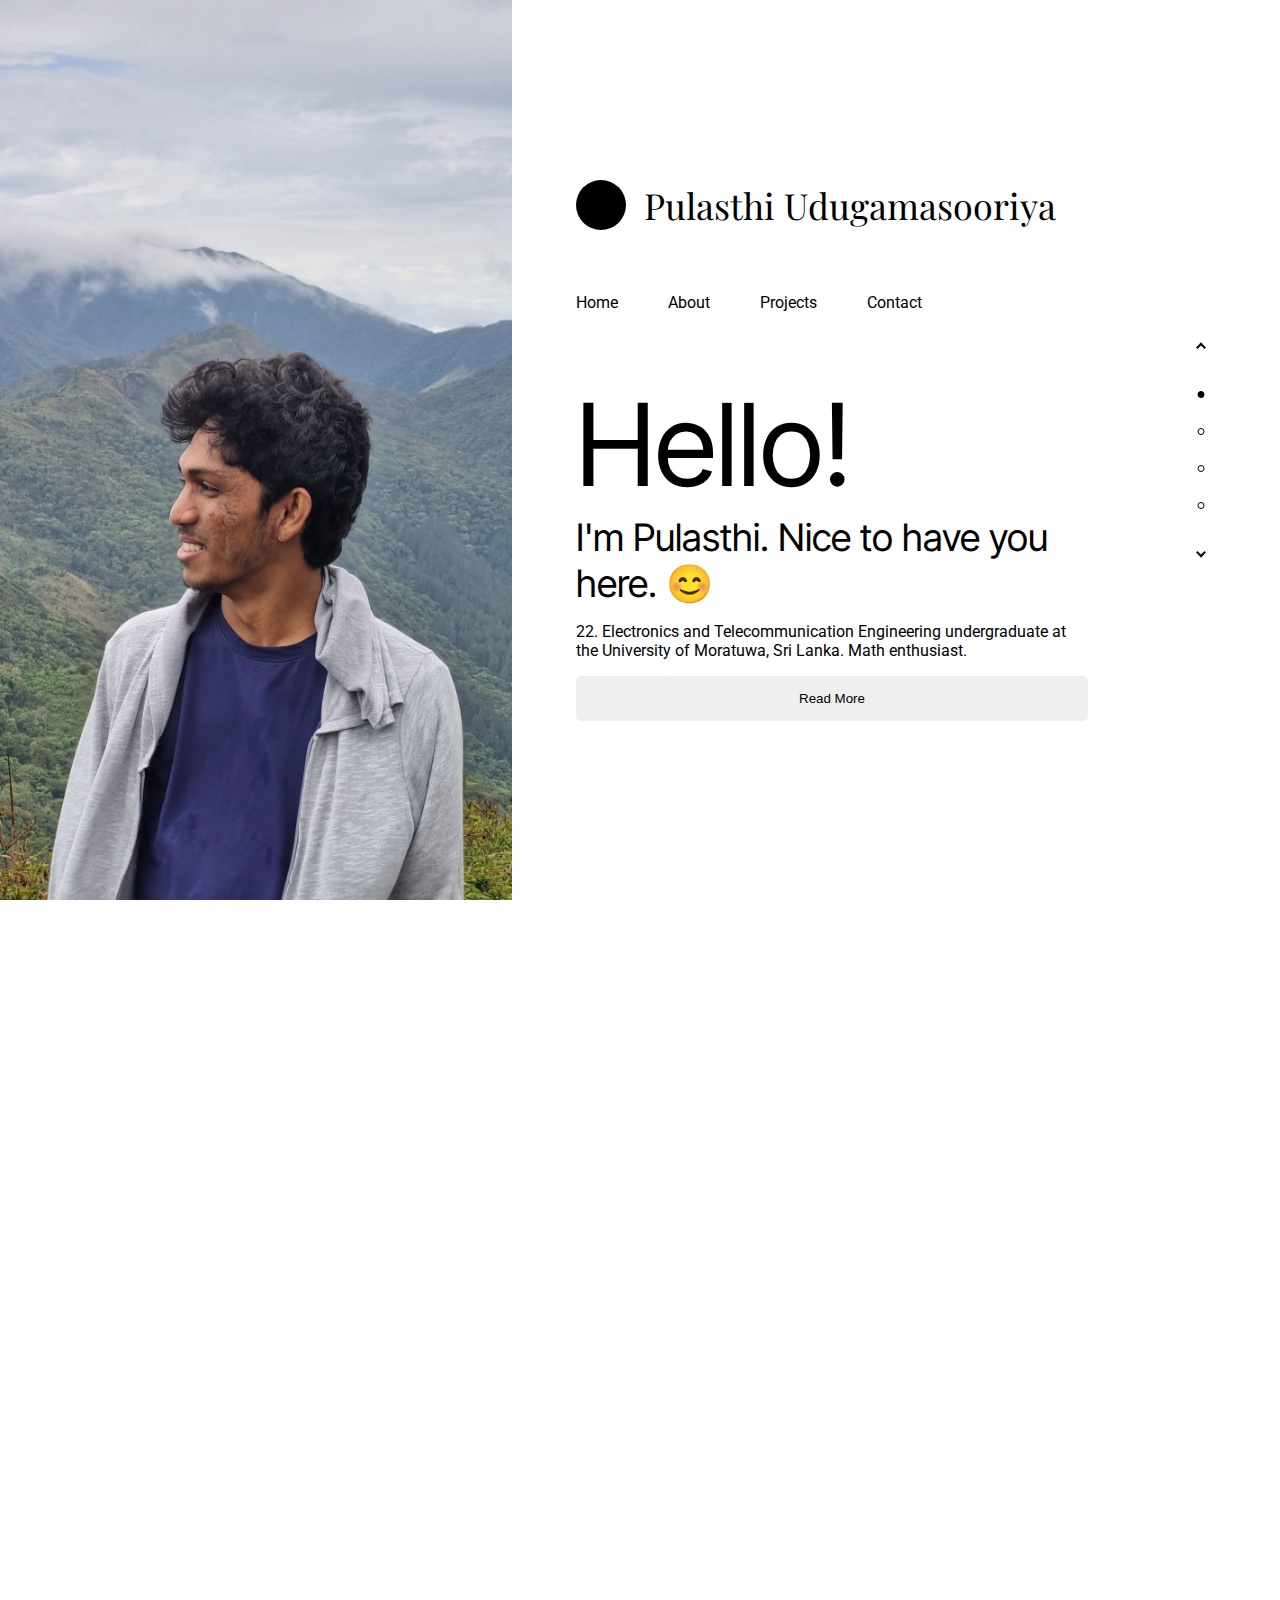
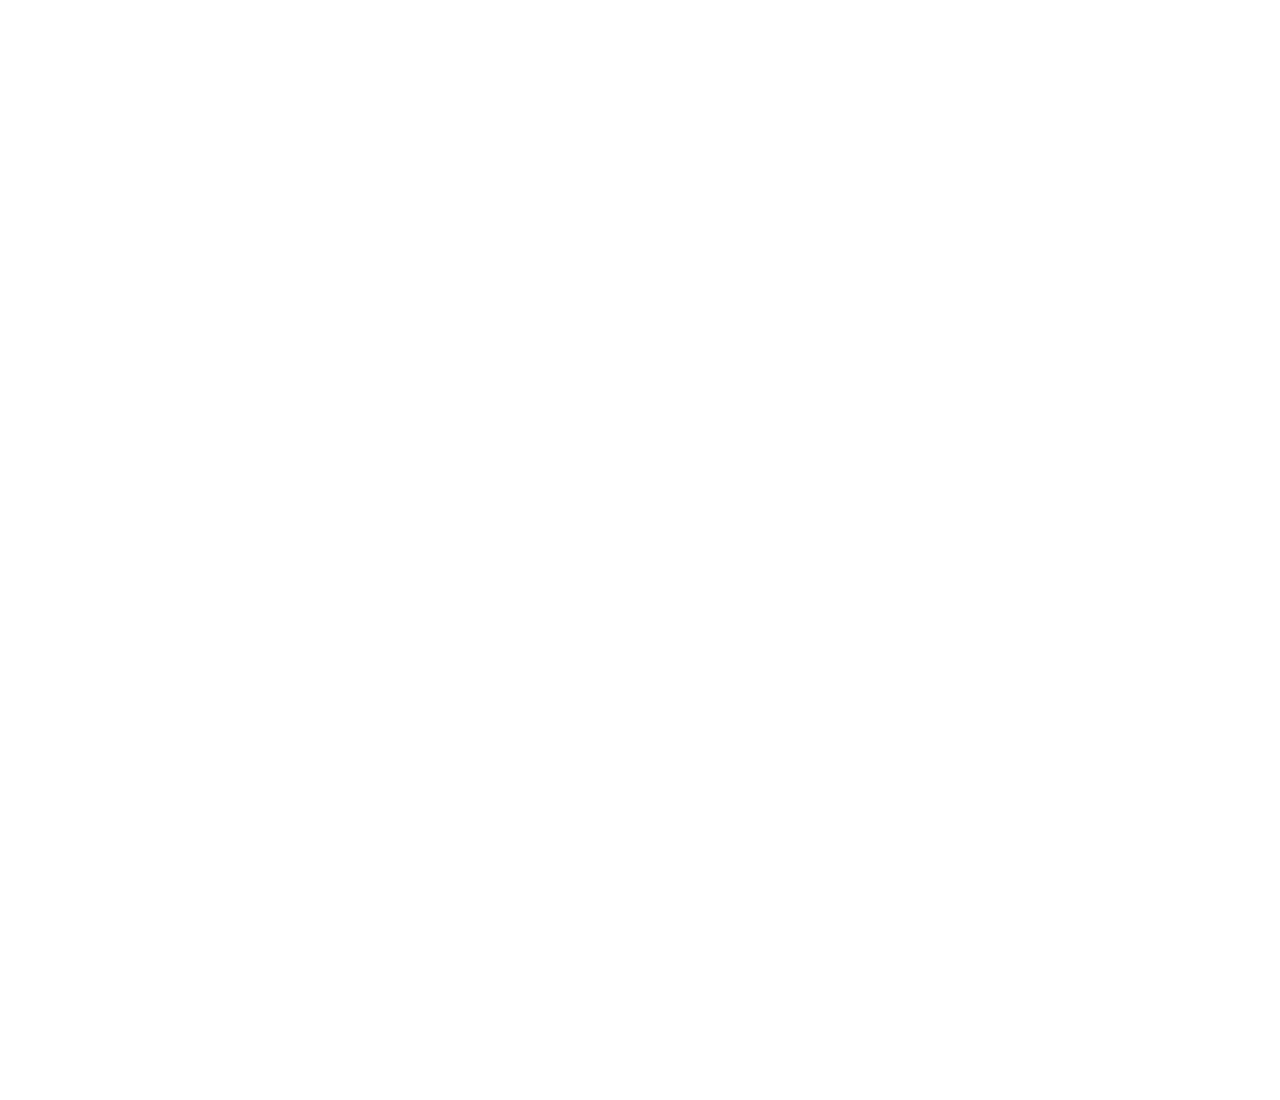
==== commit 1c00c898: "more css cleanup" ====
--- a/index.html
+++ b/index.html
@@ -32,14 +32,14 @@
             <section class="section flex-row" id="home">
                 <img src="images/me4.jpeg" id="home-main-img">
 
-                <div class="flex-col vcenter left-padded-container-1">
-                    <div class="flex-row vcenter bottom-margin-container-1" id="logo-container">
+                <div class="flex-col vcenter left-padding-1">
+                    <div class="flex-row vcenter bottom-margin-1" id="logo-container">
                         <div></div>
                         <span id="logo-text">Pulasthi Udugamasooriya</span>
                     </div>
 
                     <div class="flex-col vcenter">
-                        <div class="flex-row bottom-margin-container-1" id="navbar">
+                        <div class="flex-row bottom-margin-1" id="navbar">
                             <ul class="flex-row">
                                 <a href="#"><li>Home</li></a>
                                 <a href="#"><li>About</li></a>
@@ -62,14 +62,14 @@
                                 University of Moratuwa, Sri Lanka.  Math enthusiast.
                             </p>
 
-                            <button id="home-main-button">Read More</button>
+                            <button class="top-padding-1 bottom-padding-1 rounded-2">Read More</button>
 
                             <div class="flex-row vcenter" id="follow">
                                 <span>Follow me:</span>
-                                <img class="icon left-margin-container-2" src="images/linkedin.png">
-                                <img class="icon left-margin-container-2" src="images/facebook.png">
-                                <img class="icon left-margin-container-2" src="images/instagram.png">
-                                <img class="icon left-margin-container-2" src="images/discord.png">
+                                <img class="icon left-margin-2" src="images/linkedin.png">
+                                <img class="icon left-margin-2" src="images/facebook.png">
+                                <img class="icon left-margin-2" src="images/instagram.png">
+                                <img class="icon left-margin-2" src="images/discord.png">
                             </div>
                         </div>
                     </div>
@@ -77,13 +77,13 @@
             </section>
 
             <section class="section flex-row vcenter hcenter" id="about">
-                <div class="flex-row vcenter hcenter container-width-80">
+                <div class="flex-row vcenter hcenter width-80">
                     <img src="images/me3.jpeg" id="about-main-img">
 
-                    <div class="flex-col left-padded-container-1">
+                    <div class="flex-col left-padding-1">
                         <span class="title-2">About Me</span>
 
-                        <div id="sec2Text">
+                        <div>
                             <p>
                                 I'm Pulasthi Udugamasooriya, and an undergraduate at the Department of Electronics and Telecommunications Engineering, University of Moratuwa, Sri Lanka.
                             </p>
@@ -103,22 +103,22 @@
 
             <section class="section flex-col vcenter hcenter" id="work">
                 <div class="flex-col vcenter">
-                    <span class="title-2 bottom-margin-container-1_5">My Work</span>
+                    <span class="title-2 bottom-margin-1_5">My Work</span>
 
                     <div id="work-item-window">
                         <div class="flex-row vcenter" id="work-items">
                             <div class="work-item flex-row vcenter">
-                                <img src="https://64.media.tumblr.com/7cb8cb9719450c4a3e544dc72066186c/tumblr_oh7qvecimq1qdim8eo1_540.gif" class="work-item-img">
-                                
-                                <div class="left-padded-container-1 flex-col vcenter">
-                                    <span class="title-2 bottom-margin-container-2">Vector Field Particle Animator</span>
-
-                                    <div class="flex-row vcenter">
-                                        <span class="subtitle-gray-2">July, 2023</span>
-                                        <span class="leftright-margin-container-2">&middot;</span>
+                                <img class="work-item-img" src="https://64.media.tumblr.com/7cb8cb9719450c4a3e544dc72066186c/tumblr_oh7qvecimq1qdim8eo1_540.gif">
+                                
+                                <div class="flex-col vcenter left-padding-1">
+                                    <span class="title-2 bottom-margin-2">Vector Field Particle Animator</span>
+
+                                    <div class="flex-row vcenter">
+                                        <span class="subtitle-gray-2">July, 2023</span>
+                                        <span class="subtitle-gray-2 left-margin-2 right-margin-2">&middot;</span>
                                         <span class="subtitle-gray-2">Web App</span>
-                                        <img class="icon left-margin-container-2" src="images/html.png">
-                                        <img class="icon left-margin-container-2" src="images/js.png">
+                                        <img class="icon left-margin-2" src="images/html.png">
+                                        <img class="icon left-margin-2" src="images/js.png">
                                         <!-- get consistent icons. all from the same package ish -->
                                     </div>
 
@@ -128,7 +128,7 @@
                                         is generated.
                                     </p>
 
-                                    <button class="flex-row vcenter hcenter container-width-40 topbottom-padded-container-1 rounded-2">
+                                    <button class="flex-row vcenter hcenter width-40 top-padding-1 bottom-padding-1 rounded-2">
                                         <a href="#">More</a>
                                         <div class="arrow arrow-right"></div>
                                     </button>
@@ -136,18 +136,17 @@
                             </div>
 
                             <div class="work-item flex-row vcenter">
-                                <img src="https://64.media.tumblr.com/7cb8cb9719450c4a3e544dc72066186c/tumblr_oh7qvecimq1qdim8eo1_540.gif" class="work-item-img">
-                                
-                                <div class="left-padded-container-1 flex-col vcenter">
-                                    <span class="title-2 bottom-margin-container-2">Molecule Drawer</span>
-
-                                    <div class="flex-row vcenter">
-                                        <span class="subtitle-gray-2">July, 2023</span>
-                                        <span class="leftright-margin-container-2">&middot;</span>
+                                <img class="work-item-img" src="https://64.media.tumblr.com/7cb8cb9719450c4a3e544dc72066186c/tumblr_oh7qvecimq1qdim8eo1_540.gif">
+                                
+                                <div class="flex-col vcenter left-padding-1">
+                                    <span class="title-2 bottom-margin-2">Molecule Drawer</span>
+
+                                    <div class="flex-row vcenter">
+                                        <span class="subtitle-gray-2">July, 2023</span>
+                                        <span class="subtitle-gray-2 left-margin-2 right-margin-2">&middot;</span>
                                         <span class="subtitle-gray-2">Web App</span>
-                                        <img class="icon left-margin-container-2" src="images/html.png">
-                                        <img class="icon left-margin-container-2" src="images/js.png">
-                                        <!-- get consistent icons. all from the same package ish -->
+                                        <img class="icon left-margin-2" src="images/html.png">
+                                        <img class="icon left-margin-2" src="images/js.png">
                                     </div>
 
                                     <p>
@@ -156,7 +155,7 @@
                                         is generated.
                                     </p>
 
-                                    <button class="flex-row vcenter hcenter container-width-40 topbottom-padded-container-1 rounded-2">
+                                    <button class="flex-row vcenter hcenter width-40 top-padding-1 bottom-padding-1 rounded-2">
                                         <a href="#">More</a>
                                         <div class="arrow arrow-right"></div>
                                     </button>
@@ -164,18 +163,17 @@
                             </div>
 
                             <div class="work-item flex-row vcenter">
-                                <img src="https://64.media.tumblr.com/7cb8cb9719450c4a3e544dc72066186c/tumblr_oh7qvecimq1qdim8eo1_540.gif" class="work-item-img">
-                                
-                                <div class="left-padded-container-1 flex-col vcenter">
-                                    <span class="title-2 bottom-margin-container-2">Refraction of Light</span>
-
-                                    <div class="flex-row vcenter">
-                                        <span class="subtitle-gray-2">July, 2023</span>
-                                        <span class="leftright-margin-container-2">&middot;</span>
+                                <img class="work-item-img" src="https://64.media.tumblr.com/7cb8cb9719450c4a3e544dc72066186c/tumblr_oh7qvecimq1qdim8eo1_540.gif">
+                                
+                                <div class="flex-col vcenter left-padding-1">
+                                    <span class="title-2 bottom-margin-2">Refraction of Light</span>
+
+                                    <div class="flex-row vcenter">
+                                        <span class="subtitle-gray-2">July, 2023</span>
+                                        <span class="subtitle-gray-2 left-margin-2 right-margin-2">&middot;</span>
                                         <span class="subtitle-gray-2">Web App</span>
-                                        <img class="icon left-margin-container-2" src="images/html.png">
-                                        <img class="icon left-margin-container-2" src="images/js.png">
-                                        <!-- get consistent icons. all from the same package ish -->
+                                        <img class="icon left-margin-2" src="images/html.png">
+                                        <img class="icon left-margin-2" src="images/js.png">
                                     </div>
 
                                     <p>
@@ -184,7 +182,7 @@
                                         is generated.
                                     </p>
 
-                                    <button class="flex-row vcenter hcenter container-width-40 topbottom-padded-container-1 rounded-2">
+                                    <button class="flex-row vcenter hcenter width-40 top-padding-1 bottom-padding-1 rounded-2">
                                         <a href="#">More</a>
                                         <div class="arrow arrow-right"></div>
                                     </button>
@@ -192,14 +190,14 @@
                             </div>
 
                             <div class="work-item flex-row vcenter">
-                                <img src="https://64.media.tumblr.com/7cb8cb9719450c4a3e544dc72066186c/tumblr_oh7qvecimq1qdim8eo1_540.gif" class="work-item-img">
-                                
-                                <div class="left-padded-container-1 flex-col vcenter">
-                                    <span class="title-2 bottom-margin-container-2">Fourier Series, Fourier Transforms, and Laplace Transforms. The Big Picture.</span>
-
-                                    <div class="flex-row vcenter">
-                                        <span class="subtitle-gray-2">July, 2023</span>
-                                        <span class="leftright-margin-container-2">&middot;</span>
+                                <img class="work-item-img" src="https://64.media.tumblr.com/7cb8cb9719450c4a3e544dc72066186c/tumblr_oh7qvecimq1qdim8eo1_540.gif">
+                                
+                                <div class="flex-col vcenter left-padding-1">
+                                    <span class="title-2 bottom-margin-2">Fourier Series, Fourier Transforms, and Laplace Transforms. The Big Picture.</span>
+
+                                    <div class="flex-row vcenter">
+                                        <span class="subtitle-gray-2">July, 2023</span>
+                                        <span class="subtitle-gray-2 left-margin-2 right-margin-2">&middot;</span>
                                         <span class="subtitle-gray-2">Article</span>
                                         <!-- latex icon? anything else? -->
                                     </div>
@@ -208,7 +206,7 @@
                                         My submission for an assignment from a Signals and Systems module at university. An exploration of the motivation behind various transforms, and developing an intuition for them.
                                     </p>
 
-                                    <button class="flex-row vcenter hcenter container-width-40 topbottom-padded-container-1 rounded-2">
+                                    <button class="flex-row vcenter hcenter width-40 top-padding-1 bottom-padding-1 rounded-2">
                                         <a href="article.html">Read</a>
                                         <div class="arrow arrow-right"></div>
                                     </button>
@@ -217,12 +215,12 @@
                         </div>
                     </div>
 
-                    <div class="flex-row vcenter" id="work_scroll">
-                        <span class="flex-row vcenter scrollitem selected" onclick="showWorkItem(0)">1</span>
-                        <span class="flex-row vcenter scrollitem" onclick="showWorkItem(1)">2</span>
-                        <span class="flex-row vcenter scrollitem" onclick="showWorkItem(2)">3</span>
-                        <span class="flex-row vcenter scrollitem" onclick="showWorkItem(3)">4</span>
-                        <span class="flex-row vcenter scrollitem" id="work_scroll_more">see more</span>
+                    <div class="flex-row vcenter top-padding-1" id="work-scrollbar">
+                        <span class="flex-row vcenter hcenter left-margin-1_5 scroll-item selected" onclick="showWorkItem(0)">1</span>
+                        <span class="flex-row vcenter hcenter left-margin-1_5 scroll-item" onclick="showWorkItem(1)">2</span>
+                        <span class="flex-row vcenter hcenter left-margin-1_5 scroll-item" onclick="showWorkItem(2)">3</span>
+                        <span class="flex-row vcenter hcenter left-margin-1_5 scroll-item" onclick="showWorkItem(3)">4</span>
+                        <span class="flex-row vcenter hcenter left-margin-1_5 scroll-item">see more</span>
                     </div>
                 </div>
             </section>
--- a/styles/styles.css
+++ b/styles/styles.css
@@ -24,6 +24,10 @@
     cursor: pointer;
 }
 
+button:focus {
+    outline: none;
+}
+
 button a {
     text-decoration: none;
 }
@@ -56,69 +60,123 @@
     align-items: center;
 }
 
-.left-padded-container-1 {
+/* Box Properties */
+
+/* Padding */
+
+.left-padding-1 {
     padding-left: 5vw;
 }
 
-.topbottom-padded-container-1 {
-    padding: 15px 0;
-}
-
-.topbottom-padded-container-2 {
-    padding: 7px 0;
-}
-
-.bottom-margin-container-1 {
+.left-padding-2 {
+    padding-left: 10px;
+}
+
+.top-padding-1 {
+    padding-top: 15px;
+}
+
+.top-padding-2 {
+    padding-top: 7px;
+}
+
+.right-padding-1 {
+    padding-right: 5vw;
+}
+
+.right-padding-2 {
+    padding-right: 10px;
+}
+
+.bottom-padding-1 {
+    padding-bottom: 15px;
+}
+
+.bottom-padding-2 {
+    padding-bottom: 7px;
+}
+
+/* Margins */
+
+.left-margin-1 {
+    margin-left: 5vw;
+}
+
+.left-margin-1_5 {
+    margin-left: 20px;
+}
+
+.left-margin-2 {
+    margin-left: 10px;
+}
+
+.top-margin-1 {
+    margin-top: 7vh;
+}
+
+.top-margin-1_5 {
+    margin-top: 3vh;
+}
+
+.top-margin-2 {
+    margin-top: 5px;
+}
+
+.right-margin-1 {
+    margin-right: 5vw;
+}
+
+.right-margin-1_5 {
+    margin-right: 20px;
+}
+
+.right-margin-2 {
+    margin-right: 10px;
+}
+
+.bottom-margin-1 {
     margin-bottom: 7vh;
 }
 
-.bottom-margin-container-1_5 {
+.bottom-margin-1_5 {
     margin-bottom: 3vh;
 }
 
-.bottom-margin-container-2 {
+.bottom-margin-2 {
     margin-bottom: 5px;
 }
 
-.left-margin-container-2 {
-    margin-left: 10px;
-}
-
-.leftright-margin-container-2 {
-    margin: 0 10px;
-}
-
-.topbottom-margin-container-2 {
-    margin: 5px 0;
-}
-
-.container-width-20 {
+/* Widths */
+
+.width-20 {
     width: 20%;
 }
 
-.container-width-30 {
+.width-30 {
     width: 30%;
 }
 
-.container-width-40 {
+.width-40 {
     width: 40%;
 }
 
-.container-width-50 {
+.width-50 {
     width: 50%;
 }
 
-.container-width-60 {
+.width-60 {
     width: 60%;
 }
 
-.container-width-70 {
+.width-70 {
     width: 70%;
 }
 
-.container-width-80 {
+.width-80 {
     width: 80%;
 }
+
+/* Corners */
 
 .rounded-1 {
     border-radius: 10px;
@@ -128,7 +186,7 @@
     border-radius: 5px;
 }
 
-/* Text Containers */
+/* Text */
 
 .title-1 {
     font-size: 12.7vh;
@@ -192,18 +250,22 @@
     transition: all 0.3s ease-out;
 }
 
-.arrow-up:hover {
+.arrow-up:hover, button:has(> .arrow-up):hover .arrow-up {
+    transition: all 0.1s ease-in;
     transform: translateY(-50%) rotateZ(45deg);
 }
 
-.arrow-down:hover {
+.arrow-down:hover, button:has(> .arrow-down):hover .arrow-down {
+    transition: all 0.1s ease-in;
     transform: translateY(50%) rotateZ(-135deg);
 }
 
-.arrow-right:hover {
-    transform: translateX(50%) rotateZ(45deg);
-}
-
-.arrow-left:hover {
-    transform: translateX(-50%) rotateZ(-135deg);
+.arrow-right:hover, button:has(> .arrow-right):hover .arrow-right {
+    transition: all 0.1s ease-in;
+    transform: translateX(50%) rotateZ(135deg);
+}
+
+.arrow-left:hover, button:has(> .arrow-left):hover .arrow-left {
+    transition: all 0.1s ease-in;
+    transform: translateX(-50%) rotateZ(-45deg);
 }--- a/styles/homesection.css
+++ b/styles/homesection.css
@@ -9,7 +9,6 @@
 }
 
 #home {
-    display: none;
     z-index: 10;
 }
 
@@ -44,17 +43,9 @@
     margin-right: 50px;
 }
 
-#home-main-button {
-    height: 7vh;
-    padding: 10px;
-    border-radius: 5px;
-}
-
 #home-main-button:hover {
     transition: all 0.3s ease-in;
 }
-
-
 
 #follow {
     display: none;
--- a/styles/aboutsection.css
+++ b/styles/aboutsection.css
@@ -1,6 +1,5 @@
 #about {
     z-index: 9;
-    display: none;
 }
 
 #about-main-img {
--- a/styles/worksection.css
+++ b/styles/worksection.css
@@ -26,52 +26,37 @@
     padding-left: 1px;
 }
 
-.work_content_item_container button a {
-    text-decoration: none;
+#work-scrollbar {
+    width: 60vw;
+    justify-content: flex-end;
 }
 
-.work_content_item_container button:focus {
-    outline: none;
-}
-
-.work_content_item_container button:hover div {
-    transition: all 0.2s ease-out;
-    transform: translateX(100%) rotateZ(45deg);
-}
-
-#work_scroll {
-    width: 60vw;
-    justify-content: flex-end;
-    padding-top: 20px;
-    /*transform: translateX(8vw);*/
-}
-
-#work_scroll .scrollitem {
+#work-scrollbar .scroll-item {
     width: 25px;
     height: 25px;
-    justify-content: center;
     border: 1px solid;
     border-radius: 100%;
     font-size: 12px;
-    margin-left: 20px;
 }
 
-#work_scroll .scrollitem.selected {
+#work-scrollbar .scroll-item.selected {
     background-color: black;
     border: 1px solid black;
     color: white;
 }
 
-#work_scroll .scrollitem:hover {
+#work-scrollbar .scroll-item:hover {
     cursor: pointer;
     transition: all 0.1s linear;
-    /*margin: -4.5px -4.5px -4.5px 13.5px;
+    transform: scale(1.1);
+
+    /* Attempt to fix the 'jitteriness' of the scale(1.1) transition
+    margin: -4.5px -4.5px -4.5px 13.5px;
     width: 33px;
     height: 33px;*/
-    transform: scale(1.1);
 }
 
-#work_scroll #work_scroll_more {
+#work-scrollbar .scroll-item:last-child {
     border: none;
     width: auto;
 }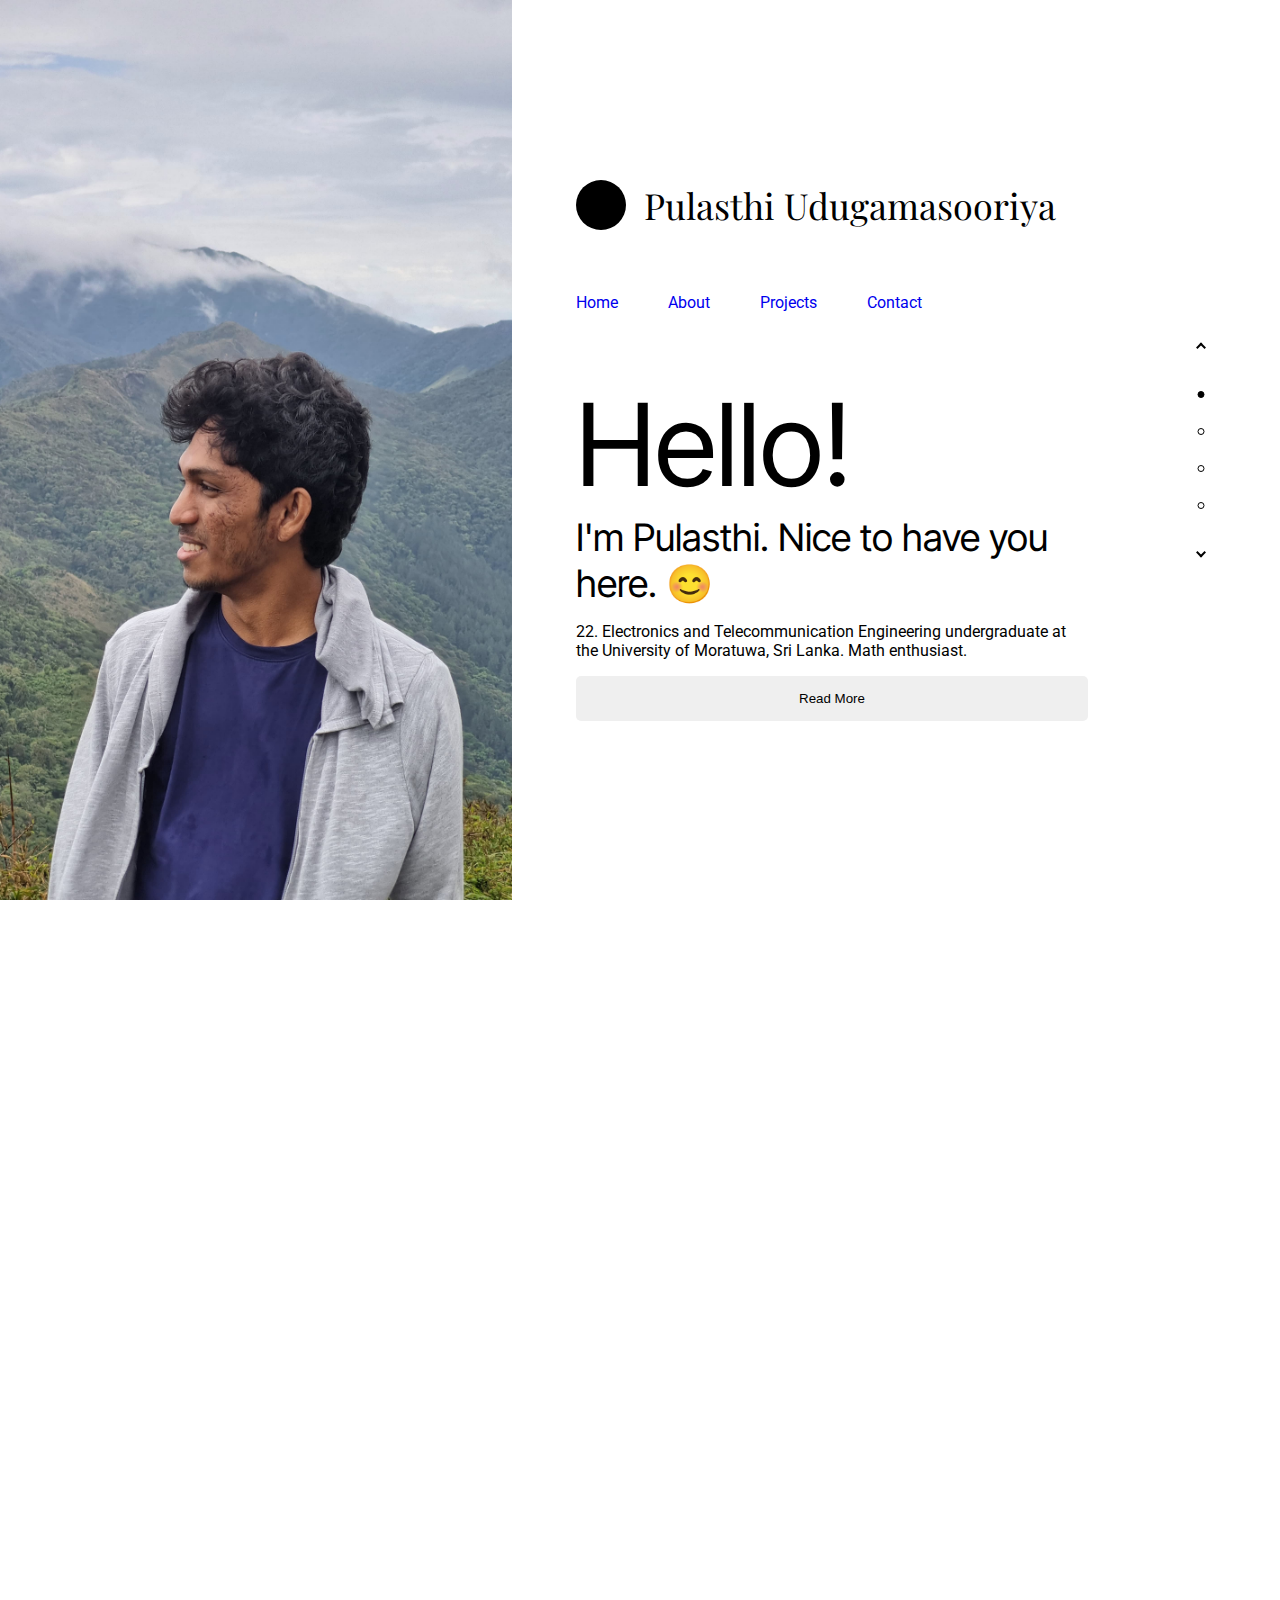
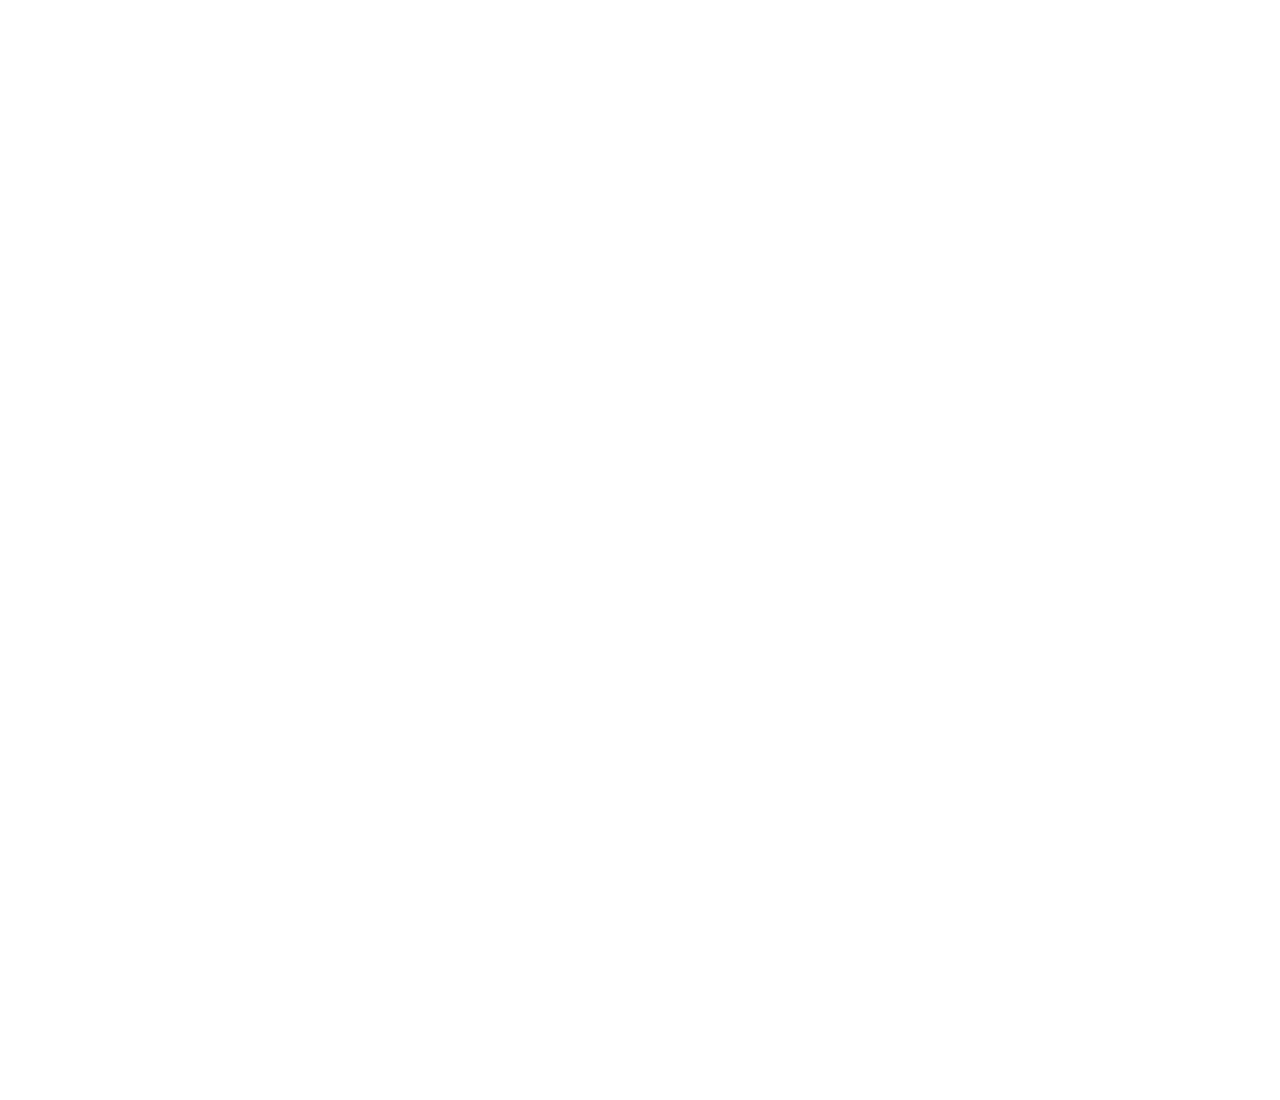
==== commit 57ef5f6b: "minor edit" ====
--- a/index.html
+++ b/index.html
@@ -18,6 +18,7 @@
         
         <title>Pulasthi Udugamasooriya</title>
     </head>
+    
     <body>
         <div class="flex-col vcenter hcenter" id="main-scrollbar">
             <div class="arrow arrow-up"></div>
--- a/styles/styles.css
+++ b/styles/styles.css
@@ -8,10 +8,6 @@
     overflow-x: hidden;
 }
 
-a {
-    color: black;
-}
-
 ul, ol {
     margin: 0;
 }
@@ -30,6 +26,12 @@
 
 button a {
     text-decoration: none;
+    color: black;
+}
+
+table {
+    border-spacing: 0;
+    border-collapse: collapse;
 }
 
 /* Containers */
@@ -176,6 +178,14 @@
     width: 80%;
 }
 
+.width-90 {
+    width: 90%;
+}
+
+.width-100 {
+    width: 100%;
+}
+
 /* Corners */
 
 .rounded-1 {
@@ -212,6 +222,13 @@
 .icon {
     height: 20px;
     width: auto;
+    object-fit: cover;
+}
+
+.icon-circle {
+    height: 20px;
+    width: 20px;
+    border-radius: 100%;
     object-fit: cover;
 }
 
